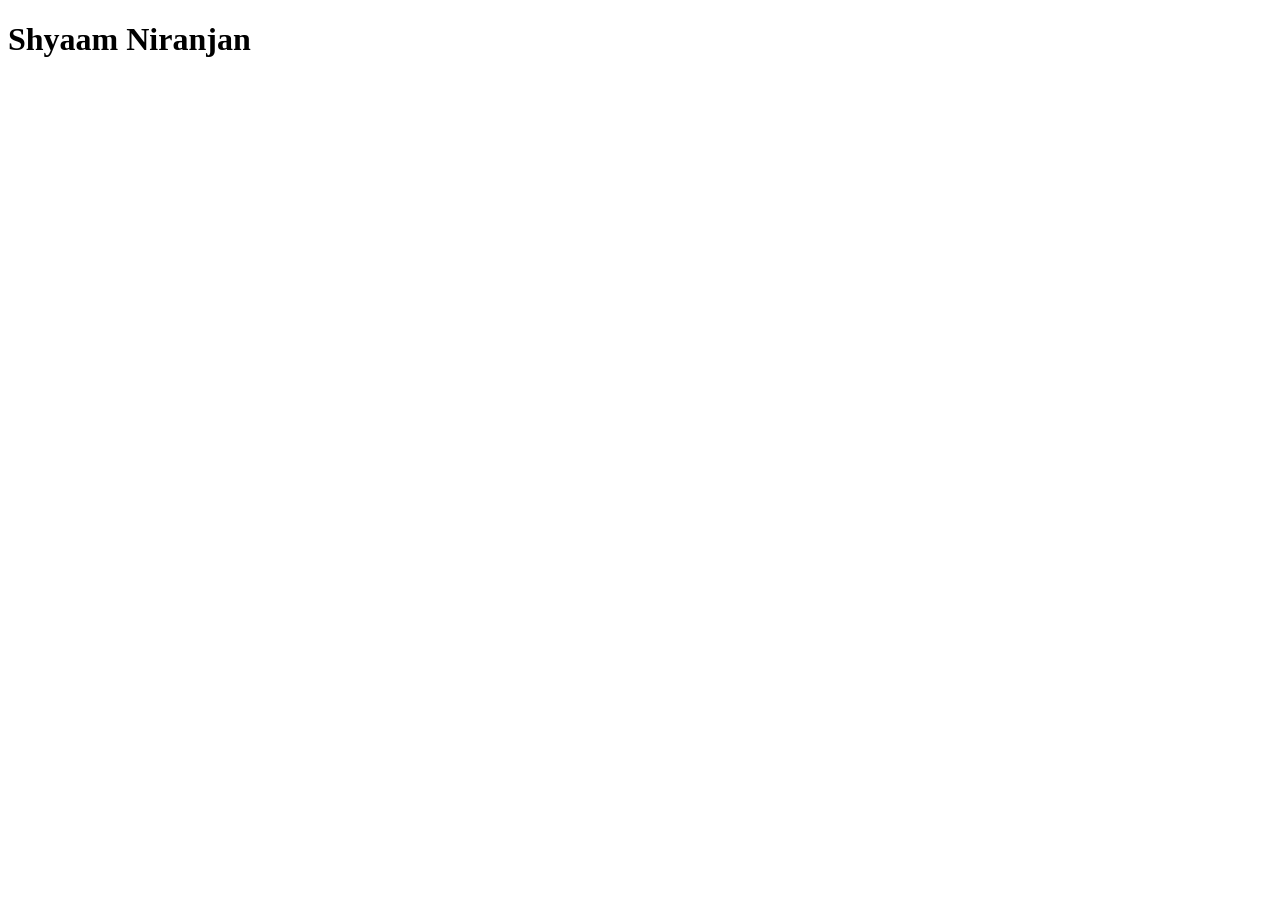
==== index.html @ 79d7a4e2 "add index file" ====
<!DOCTYPE html>
<html lang="en">
<head>
    <meta charset="UTF-8">
    <meta name="viewport" content="width=device-width, initial-scale=1.0">
    <title>Document</title>
</head>
<body>
    <h1>Shyaam Niranjan</h1>
</body>
</html>
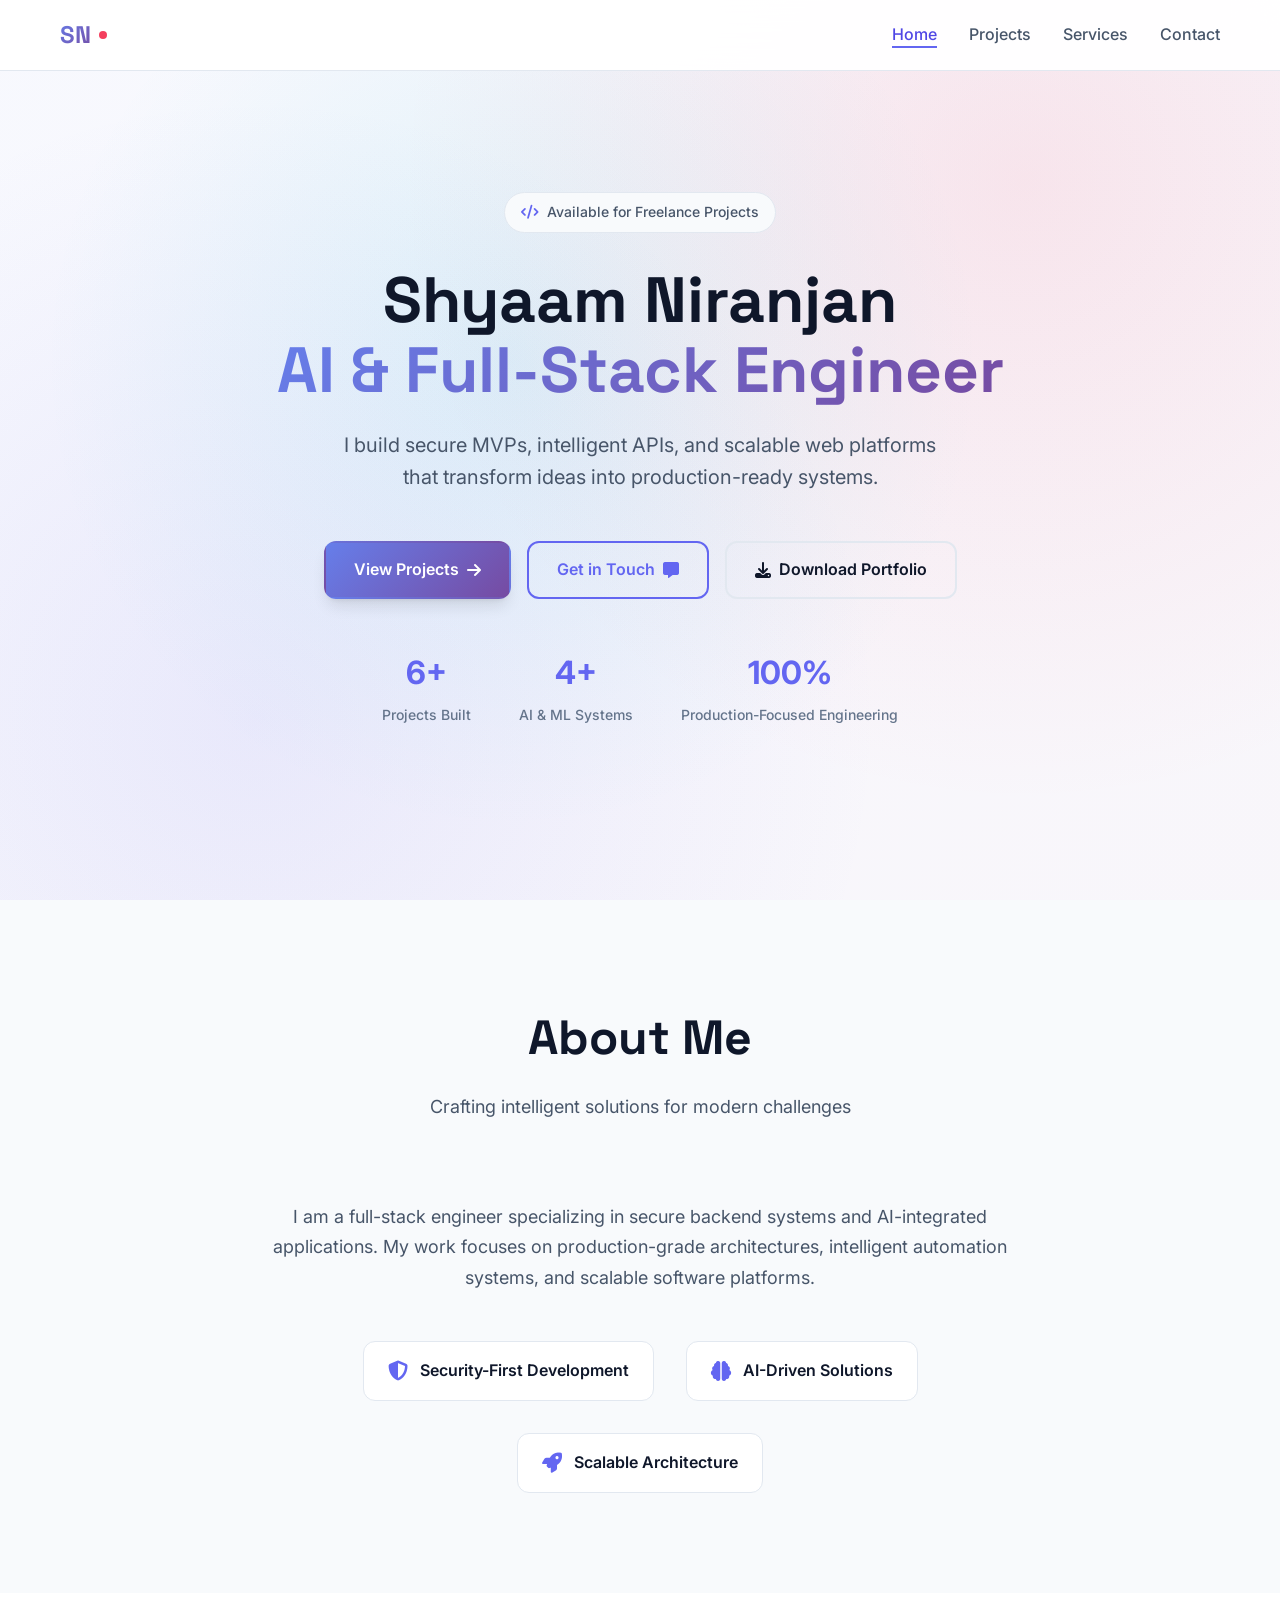
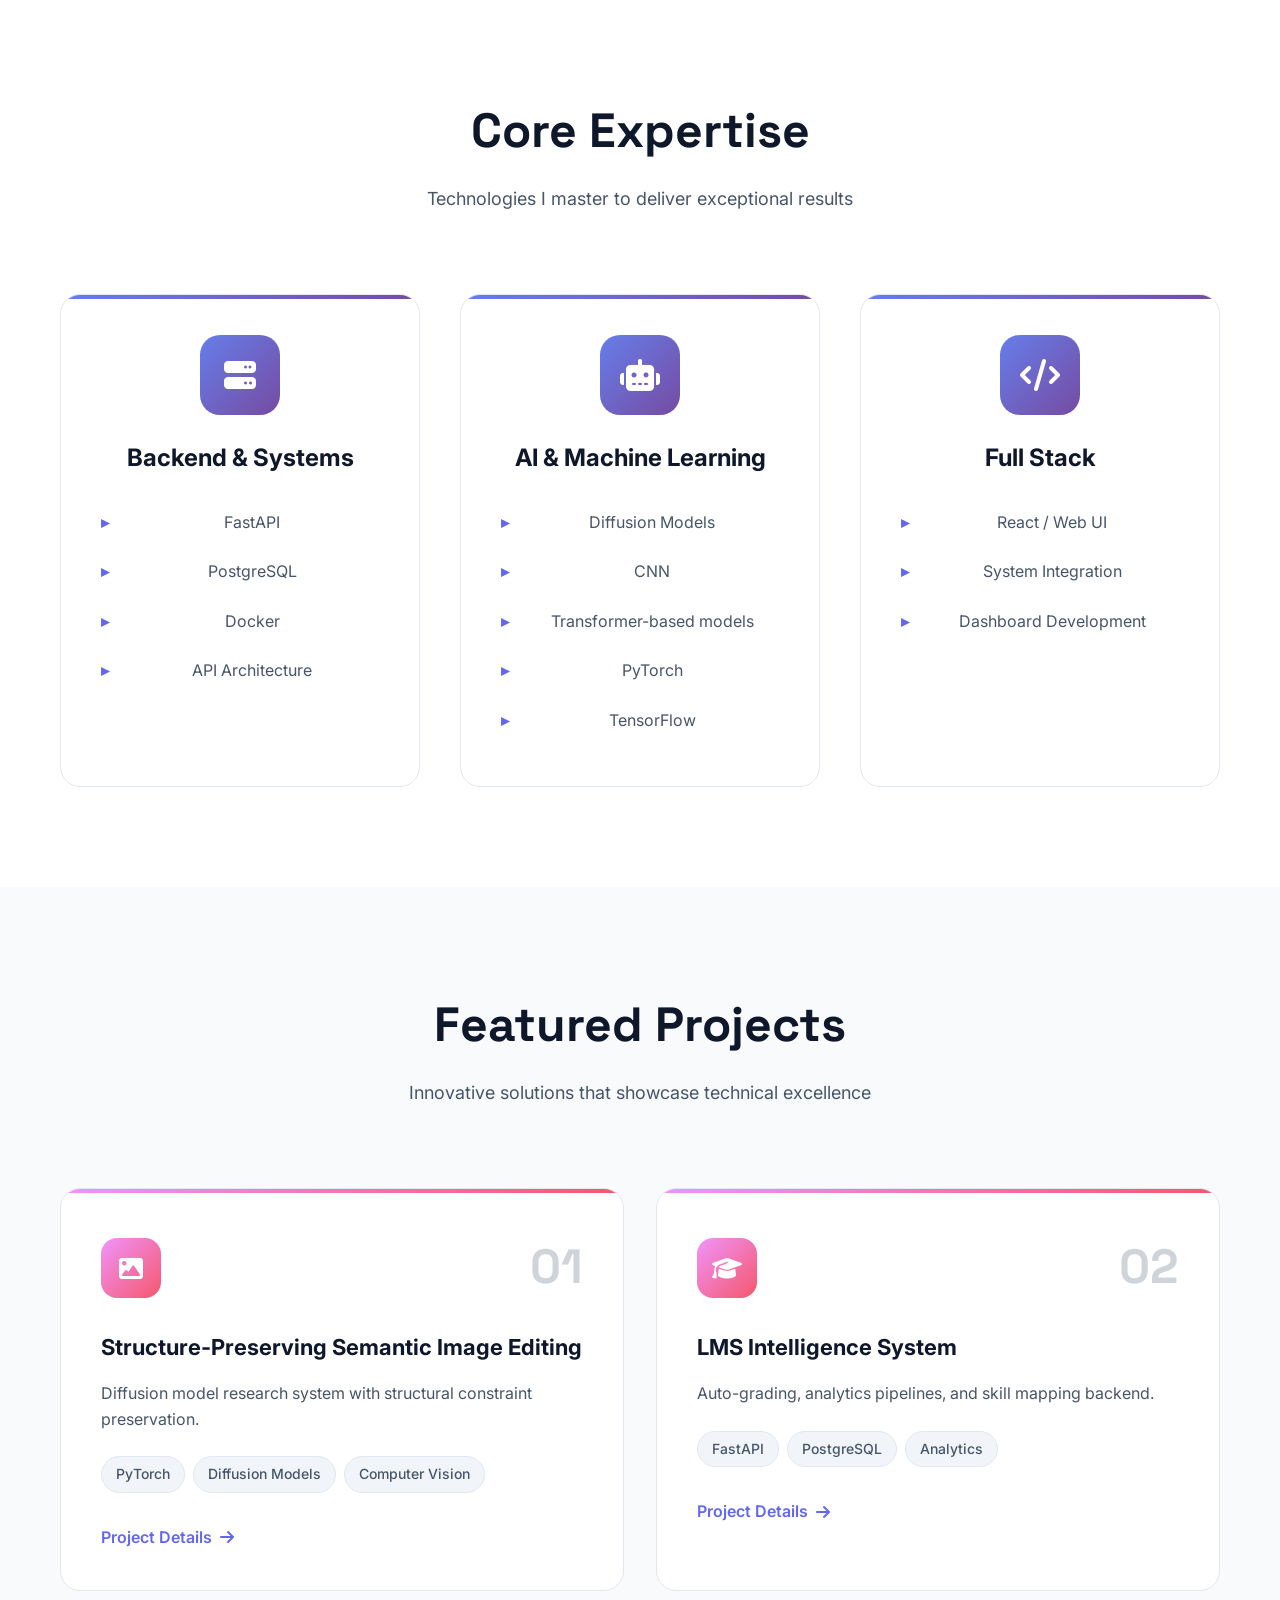
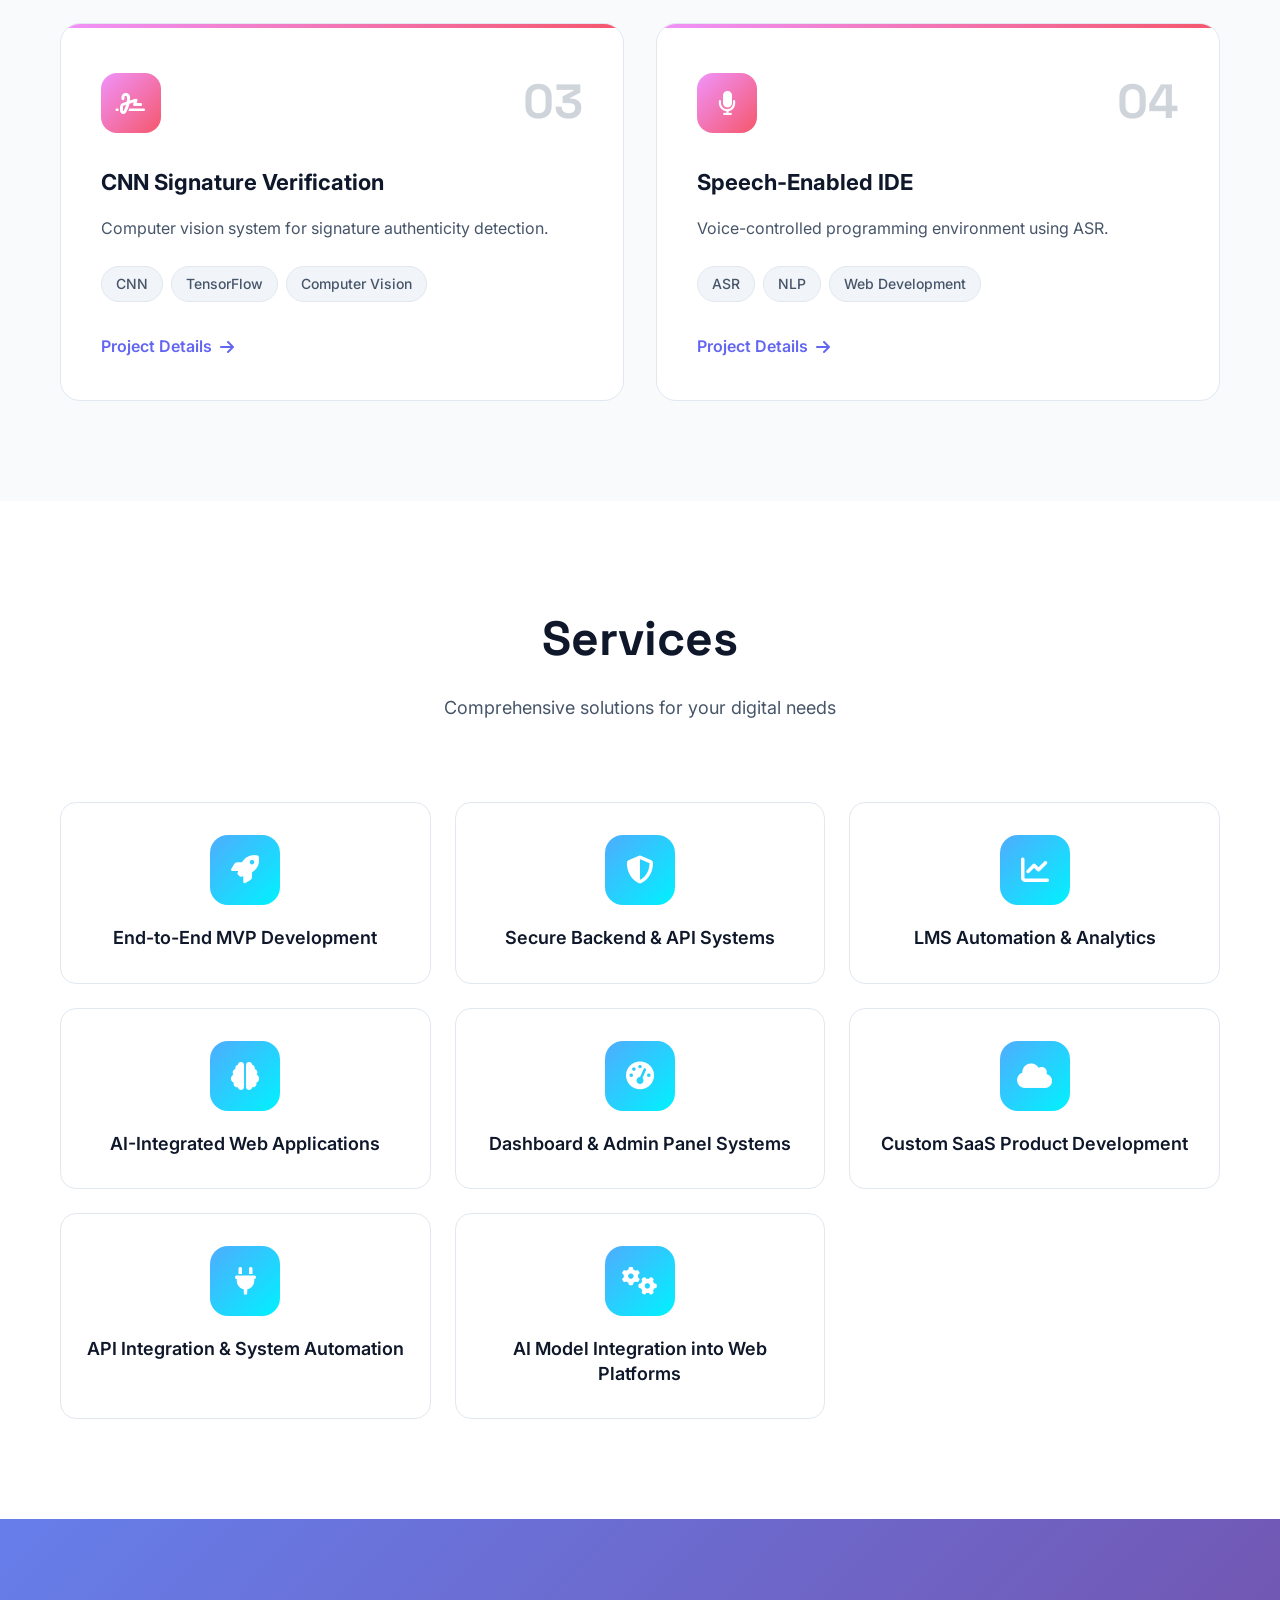
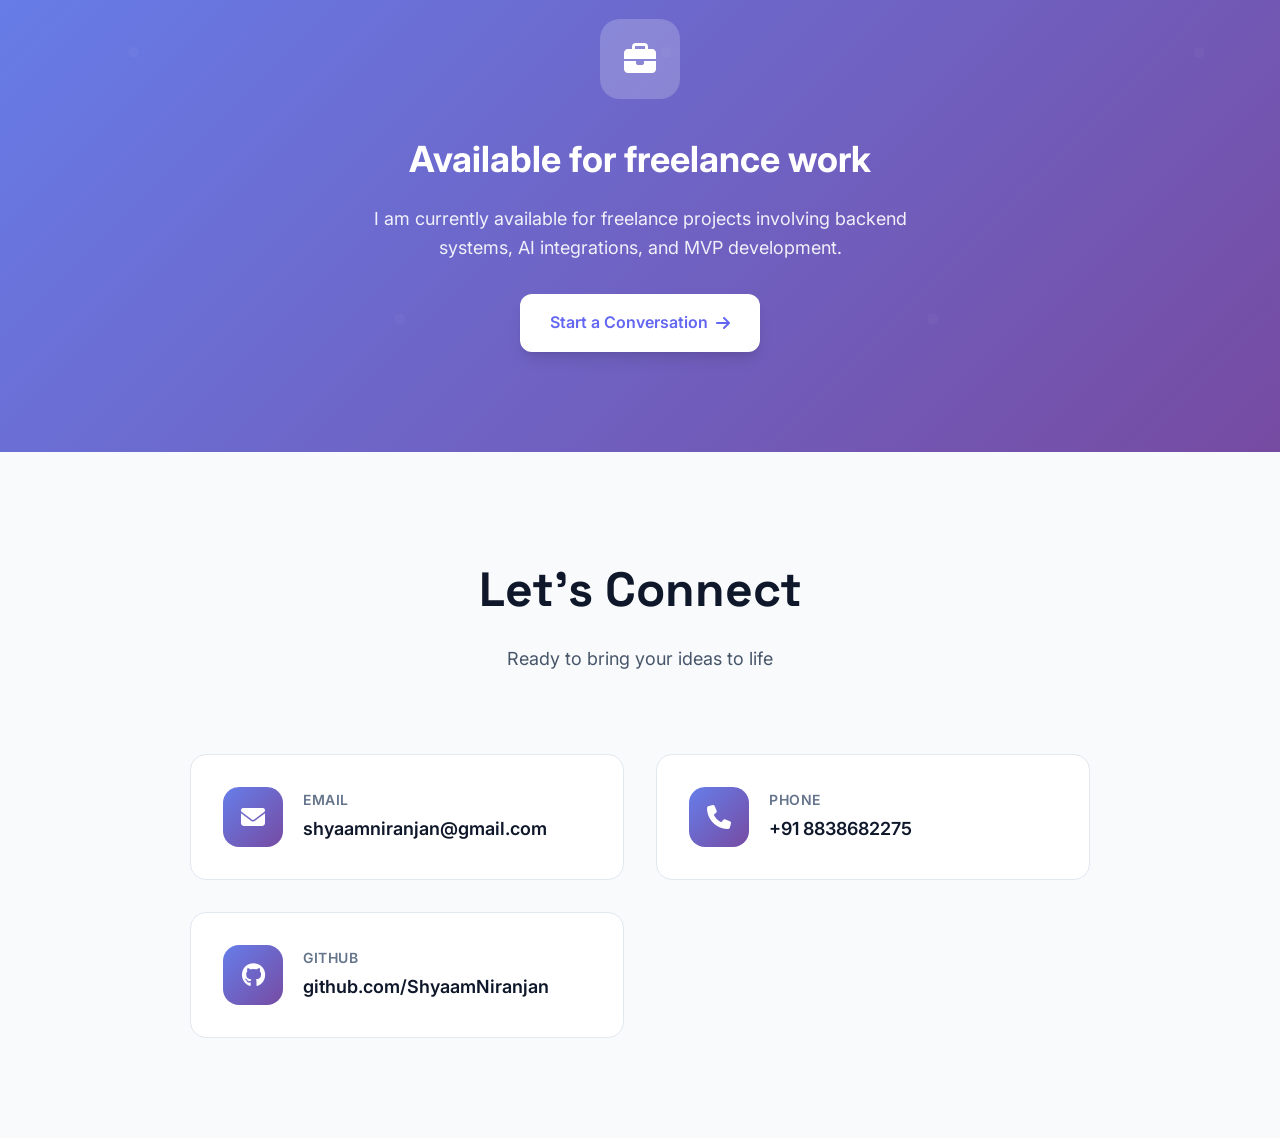
==== commit 22e3e282: "Created the Portfolio Website" ====
--- a/index.html
+++ b/index.html
@@ -3,9 +3,366 @@
 <head>
     <meta charset="UTF-8">
     <meta name="viewport" content="width=device-width, initial-scale=1.0">
-    <title>Document</title>
+    <title>Shyaam Niranjan - AI & Full-Stack Systems Engineer</title>
+    <link rel="stylesheet" href="styles.css">
+    <link rel="preconnect" href="https://fonts.googleapis.com">
+    <link rel="preconnect" href="https://fonts.gstatic.com" crossorigin>
+    <link href="https://fonts.googleapis.com/css2?family=Inter:wght@300;400;500;600;700;800;900&display=swap" rel="stylesheet">
+    <link href="https://fonts.googleapis.com/css2?family=Space+Grotesk:wght@300;400;500;600;700&display=swap" rel="stylesheet">
+    <link rel="stylesheet" href="https://cdnjs.cloudflare.com/ajax/libs/font-awesome/6.4.0/css/all.min.css">
 </head>
 <body>
-    <h1>Shyaam Niranjan</h1>
+    <!-- Navigation -->
+    <nav class="navbar">
+        <div class="nav-container">
+            <a href="#home" class="nav-logo">
+                <span class="logo-text">SN</span>
+                <span class="logo-dot"></span>
+            </a>
+            <ul class="nav-menu">
+                <li><a href="#home" class="nav-link">Home</a></li>
+                <li><a href="#projects" class="nav-link">Projects</a></li>
+                <li><a href="#services" class="nav-link">Services</a></li>
+                <li><a href="#contact" class="nav-link">Contact</a></li>
+            </ul>
+            <div class="nav-toggle">
+                <span></span>
+                <span></span>
+                <span></span>
+            </div>
+        </div>
+    </nav>
+
+    <!-- Hero Section -->
+    <section id="home" class="hero">
+        <div class="hero-bg">
+            <div class="hero-gradient"></div>
+            <div class="hero-pattern"></div>
+        </div>
+        <div class="container">
+            <div class="hero-content">
+                <div class="hero-badge">
+                    <i class="fas fa-code"></i>
+                    <span>Available for Freelance Projects</span>
+                </div>
+                <h1 class="hero-title">
+                    <span class="title-line">Shyaam Niranjan</span>
+                    <span class="title-gradient">AI & Full-Stack Engineer</span>
+                </h1>
+                <p class="hero-description">I build secure MVPs, intelligent APIs, and scalable web platforms that transform ideas into production-ready systems.</p>
+                <div class="hero-buttons">
+                    <a href="#projects" class="btn btn-primary">
+                        <span>View Projects</span>
+                        <i class="fas fa-arrow-right"></i>
+                    </a>
+                    <a href="#contact" class="btn btn-secondary">
+                        <span>Get in Touch</span>
+                        <i class="fas fa-message"></i>
+                    </a>
+                    <a href="ShyaamNiranjan_Portfolio.pdf" download class="btn btn-outline">
+                        <i class="fas fa-download"></i>
+                        <span>Download Portfolio</span>
+                    </a>
+                </div>
+                <div class="hero-stats">
+                    <div class="stat-item">
+                        <span class="stat-number">6+</span>
+                        <span class="stat-label">Projects Built</span>
+                    </div>
+                    <div class="stat-item">
+                        <span class="stat-number">4+</span>
+                        <span class="stat-label">AI & ML Systems</span>
+                    </div>
+                    <div class="stat-item">
+                        <span class="stat-number">100%</span>
+                        <span class="stat-label">Production-Focused Engineering</span>
+                    </div>
+                </div>
+            </div>
+        </div>
+    </section>
+
+    <!-- About Section -->
+    <section id="about" class="about">
+        <div class="container">
+            <div class="section-header">
+                <h2 class="section-title">About Me</h2>
+                <p class="section-subtitle">Crafting intelligent solutions for modern challenges</p>
+            </div>
+            <div class="about-content">
+                <div class="about-text">
+                    <p>I am a full-stack engineer specializing in secure backend systems and AI-integrated applications. My work focuses on production-grade architectures, intelligent automation systems, and scalable software platforms.</p>
+                    <div class="about-highlights">
+                        <div class="highlight-item">
+                            <i class="fas fa-shield-alt"></i>
+                            <span>Security-First Development</span>
+                        </div>
+                        <div class="highlight-item">
+                            <i class="fas fa-brain"></i>
+                            <span>AI-Driven Solutions</span>
+                        </div>
+                        <div class="highlight-item">
+                            <i class="fas fa-rocket"></i>
+                            <span>Scalable Architecture</span>
+                        </div>
+                    </div>
+                </div>
+            </div>
+        </div>
+    </section>
+
+    <!-- Core Expertise Section -->
+    <section id="expertise" class="expertise">
+        <div class="container">
+            <div class="section-header">
+                <h2 class="section-title">Core Expertise</h2>
+                <p class="section-subtitle">Technologies I master to deliver exceptional results</p>
+            </div>
+            <div class="expertise-grid">
+                <div class="expertise-category">
+                    <div class="expertise-icon">
+                        <i class="fas fa-server"></i>
+                    </div>
+                    <h3>Backend & Systems</h3>
+                    <ul>
+                        <li>FastAPI</li>
+                        <li>PostgreSQL</li>
+                        <li>Docker</li>
+                        <li>API Architecture</li>
+                    </ul>
+                </div>
+                <div class="expertise-category">
+                    <div class="expertise-icon">
+                        <i class="fas fa-robot"></i>
+                    </div>
+                    <h3>AI & Machine Learning</h3>
+                    <ul>
+                        <li>Diffusion Models</li>
+                        <li>CNN</li>
+                        <li>Transformer-based models</li>
+                        <li>PyTorch</li>
+                        <li>TensorFlow</li>
+                    </ul>
+                </div>
+                <div class="expertise-category">
+                    <div class="expertise-icon">
+                        <i class="fas fa-code"></i>
+                    </div>
+                    <h3>Full Stack</h3>
+                    <ul>
+                        <li>React / Web UI</li>
+                        <li>System Integration</li>
+                        <li>Dashboard Development</li>
+                    </ul>
+                </div>
+            </div>
+        </div>
+    </section>
+
+    <!-- Featured Projects Section -->
+    <section id="projects" class="projects">
+        <div class="container">
+            <div class="section-header">
+                <h2 class="section-title">Featured Projects</h2>
+                <p class="section-subtitle">Innovative solutions that showcase technical excellence</p>
+            </div>
+            <div class="projects-grid">
+                <div class="project-card">
+                    <div class="project-header">
+                        <div class="project-icon">
+                            <i class="fas fa-image"></i>
+                        </div>
+                        <div class="project-number">01</div>
+                    </div>
+                    <h3>Structure-Preserving Semantic Image Editing</h3>
+                    <p>Diffusion model research system with structural constraint preservation.</p>
+                    <div class="project-tech">
+                        <span class="tech-tag">PyTorch</span>
+                        <span class="tech-tag">Diffusion Models</span>
+                        <span class="tech-tag">Computer Vision</span>
+                    </div>
+                    <a href="projects/structure-preserving-image-editing.html" class="project-link">
+                        <span>Project Details</span>
+                        <i class="fas fa-arrow-right"></i>
+                    </a>
+                </div>
+                <div class="project-card">
+                    <div class="project-header">
+                        <div class="project-icon">
+                            <i class="fas fa-graduation-cap"></i>
+                        </div>
+                        <div class="project-number">02</div>
+                    </div>
+                    <h3>LMS Intelligence System</h3>
+                    <p>Auto-grading, analytics pipelines, and skill mapping backend.</p>
+                    <div class="project-tech">
+                        <span class="tech-tag">FastAPI</span>
+                        <span class="tech-tag">PostgreSQL</span>
+                        <span class="tech-tag">Analytics</span>
+                    </div>
+                    <a href="projects/lms-intelligence-system.html" class="project-link">
+                        <span>Project Details</span>
+                        <i class="fas fa-arrow-right"></i>
+                    </a>
+                </div>
+                <div class="project-card">
+                    <div class="project-header">
+                        <div class="project-icon">
+                            <i class="fas fa-signature"></i>
+                        </div>
+                        <div class="project-number">03</div>
+                    </div>
+                    <h3>CNN Signature Verification</h3>
+                    <p>Computer vision system for signature authenticity detection.</p>
+                    <div class="project-tech">
+                        <span class="tech-tag">CNN</span>
+                        <span class="tech-tag">TensorFlow</span>
+                        <span class="tech-tag">Computer Vision</span>
+                    </div>
+                    <a href="projects/cnn-signature-verification.html" class="project-link">
+                        <span>Project Details</span>
+                        <i class="fas fa-arrow-right"></i>
+                    </a>
+                </div>
+                <div class="project-card">
+                    <div class="project-header">
+                        <div class="project-icon">
+                            <i class="fas fa-microphone"></i>
+                        </div>
+                        <div class="project-number">04</div>
+                    </div>
+                    <h3>Speech-Enabled IDE</h3>
+                    <p>Voice-controlled programming environment using ASR.</p>
+                    <div class="project-tech">
+                        <span class="tech-tag">ASR</span>
+                        <span class="tech-tag">NLP</span>
+                        <span class="tech-tag">Web Development</span>
+                    </div>
+                    <a href="projects/speech-enabled-ide.html" class="project-link">
+                        <span>Project Details</span>
+                        <i class="fas fa-arrow-right"></i>
+                    </a>
+                </div>
+            </div>
+        </div>
+    </section>
+
+    <!-- Services Section -->
+    <section id="services" class="services">
+        <div class="container">
+            <div class="section-header">
+                <h2 class="section-title">Services</h2>
+                <p class="section-subtitle">Comprehensive solutions for your digital needs</p>
+            </div>
+            <div class="services-grid">
+                <div class="service-item">
+                    <div class="service-icon">
+                        <i class="fas fa-rocket"></i>
+                    </div>
+                    <h3>End-to-End MVP Development</h3>
+                </div>
+                <div class="service-item">
+                    <div class="service-icon">
+                        <i class="fas fa-shield-alt"></i>
+                    </div>
+                    <h3>Secure Backend & API Systems</h3>
+                </div>
+                <div class="service-item">
+                    <div class="service-icon">
+                        <i class="fas fa-chart-line"></i>
+                    </div>
+                    <h3>LMS Automation & Analytics</h3>
+                </div>
+                <div class="service-item">
+                    <div class="service-icon">
+                        <i class="fas fa-brain"></i>
+                    </div>
+                    <h3>AI-Integrated Web Applications</h3>
+                </div>
+                <div class="service-item">
+                    <div class="service-icon">
+                        <i class="fas fa-tachometer-alt"></i>
+                    </div>
+                    <h3>Dashboard & Admin Panel Systems</h3>
+                </div>
+                <div class="service-item">
+                    <div class="service-icon">
+                        <i class="fas fa-cloud"></i>
+                    </div>
+                    <h3>Custom SaaS Product Development</h3>
+                </div>
+                <div class="service-item">
+                    <div class="service-icon">
+                        <i class="fas fa-plug"></i>
+                    </div>
+                    <h3>API Integration & System Automation</h3>
+                </div>
+                <div class="service-item">
+                    <div class="service-icon">
+                        <i class="fas fa-cogs"></i>
+                    </div>
+                    <h3>AI Model Integration into Web Platforms</h3>
+                </div>
+            </div>
+        </div>
+    </section>
+
+    <!-- Available for Work Section -->
+    <section class="available">
+        <div class="container">
+            <div class="available-content">
+                <div class="available-icon">
+                    <i class="fas fa-briefcase"></i>
+                </div>
+                <h3>Available for freelance work</h3>
+                <p>I am currently available for freelance projects involving backend systems, AI integrations, and MVP development.</p>
+                <a href="#contact" class="btn btn-primary">
+                    <span>Start a Conversation</span>
+                    <i class="fas fa-arrow-right"></i>
+                </a>
+            </div>
+        </div>
+    </section>
+
+    <!-- Contact Section -->
+    <section id="contact" class="contact">
+        <div class="container">
+            <div class="section-header">
+                <h2 class="section-title">Let's Connect</h2>
+                <p class="section-subtitle">Ready to bring your ideas to life</p>
+            </div>
+            <div class="contact-info">
+                <div class="contact-item">
+                    <div class="contact-icon">
+                        <i class="fas fa-envelope"></i>
+                    </div>
+                    <div class="contact-details">
+                        <strong>Email</strong>
+                        <a href="mailto:shyaamniranjan@gmail.com">shyaamniranjan@gmail.com</a>
+                    </div>
+                </div>
+                <div class="contact-item">
+                    <div class="contact-icon">
+                        <i class="fas fa-phone"></i>
+                    </div>
+                    <div class="contact-details">
+                        <strong>Phone</strong>
+                        <a href="tel:+918838682275">+91 8838682275</a>
+                    </div>
+                </div>
+                <div class="contact-item">
+                    <div class="contact-icon">
+                        <i class="fab fa-github"></i>
+                    </div>
+                    <div class="contact-details">
+                        <strong>GitHub</strong>
+                        <a href="https://github.com/ShyaamNiranjan" target="_blank">github.com/ShyaamNiranjan</a>
+                    </div>
+                </div>
+            </div>
+        </div>
+    </section>
+
+    <script src="script.js"></script>
 </body>
-</html>+</html>
--- a/styles.css
+++ b/styles.css
@@ -0,0 +1,1415 @@
+/* Reset and Base Styles */
+* {
+    margin: 0;
+    padding: 0;
+    box-sizing: border-box;
+}
+
+:root {
+    --primary-color: #6366f1;
+    --primary-dark: #4f46e5;
+    --primary-light: #818cf8;
+    --secondary-color: #f43f5e;
+    --accent-color: #06b6d4;
+    --text-primary: #0f172a;
+    --text-secondary: #475569;
+    --text-muted: #64748b;
+    --bg-primary: #ffffff;
+    --bg-secondary: #f8fafc;
+    --bg-tertiary: #f1f5f9;
+    --border-color: #e2e8f0;
+    --gradient-1: linear-gradient(135deg, #667eea 0%, #764ba2 100%);
+    --gradient-2: linear-gradient(135deg, #f093fb 0%, #f5576c 100%);
+    --gradient-3: linear-gradient(135deg, #4facfe 0%, #00f2fe 100%);
+    --shadow-sm: 0 1px 2px 0 rgb(0 0 0 / 0.05);
+    --shadow-md: 0 4px 6px -1px rgb(0 0 0 / 0.1), 0 2px 4px -2px rgb(0 0 0 / 0.1);
+    --shadow-lg: 0 10px 15px -3px rgb(0 0 0 / 0.1), 0 4px 6px -4px rgb(0 0 0 / 0.1);
+    --shadow-xl: 0 20px 25px -5px rgb(0 0 0 / 0.1), 0 8px 10px -6px rgb(0 0 0 / 0.1);
+}
+
+body {
+    font-family: 'Inter', -apple-system, BlinkMacSystemFont, 'Segoe UI', Roboto, sans-serif;
+    line-height: 1.6;
+    color: var(--text-primary);
+    background-color: var(--bg-primary);
+    overflow-x: hidden;
+}
+
+.container {
+    max-width: 1200px;
+    margin: 0 auto;
+    padding: 0 20px;
+}
+
+/* Navigation */
+.navbar {
+    position: fixed;
+    top: 0;
+    width: 100%;
+    background: rgba(255, 255, 255, 0.95);
+    backdrop-filter: blur(20px);
+    border-bottom: 1px solid var(--border-color);
+    z-index: 1000;
+    padding: 16px 0;
+    transition: all 0.3s ease;
+}
+
+.nav-container {
+    max-width: 1200px;
+    margin: 0 auto;
+    padding: 0 20px;
+    display: flex;
+    justify-content: space-between;
+    align-items: center;
+}
+
+.nav-logo {
+    font-family: 'Space Grotesk', sans-serif;
+    font-size: 24px;
+    font-weight: 700;
+    color: var(--text-primary);
+    text-decoration: none;
+    display: flex;
+    align-items: center;
+    gap: 8px;
+    transition: all 0.3s ease;
+}
+
+.logo-text {
+    background: var(--gradient-1);
+    -webkit-background-clip: text;
+    -webkit-text-fill-color: transparent;
+    background-clip: text;
+}
+
+.logo-dot {
+    width: 8px;
+    height: 8px;
+    background: var(--secondary-color);
+    border-radius: 50%;
+    animation: pulse 2s infinite;
+}
+
+@keyframes pulse {
+    0%, 100% { transform: scale(1); opacity: 1; }
+    50% { transform: scale(1.2); opacity: 0.8; }
+}
+
+.nav-menu {
+    display: flex;
+    list-style: none;
+    gap: 32px;
+}
+
+.nav-link {
+    color: var(--text-secondary);
+    text-decoration: none;
+    font-weight: 500;
+    transition: all 0.3s ease;
+    position: relative;
+}
+
+.nav-link::after {
+    content: '';
+    position: absolute;
+    bottom: -4px;
+    left: 0;
+    width: 0;
+    height: 2px;
+    background: var(--primary-color);
+    transition: width 0.3s ease;
+}
+
+.nav-link:hover::after,
+.nav-link.active::after {
+    width: 100%;
+}
+
+.nav-link:hover,
+.nav-link.active {
+    color: var(--primary-color);
+}
+
+.nav-toggle {
+    display: none;
+    flex-direction: column;
+    cursor: pointer;
+}
+
+.nav-toggle span {
+    width: 25px;
+    height: 3px;
+    background: var(--text-primary);
+    margin: 3px 0;
+    transition: 0.3s;
+    border-radius: 3px;
+}
+
+/* Hero Section */
+.hero {
+    min-height: 100vh;
+    display: flex;
+    align-items: center;
+    padding: 80px 0 60px;
+    position: relative;
+    overflow: hidden;
+}
+
+.hero-bg {
+    position: absolute;
+    top: 0;
+    left: 0;
+    right: 0;
+    bottom: 0;
+    z-index: -1;
+}
+
+.hero-gradient {
+    position: absolute;
+    top: 0;
+    left: 0;
+    right: 0;
+    bottom: 0;
+    background: linear-gradient(135deg, #667eea 0%, #764ba2 100%);
+    opacity: 0.05;
+}
+
+.hero-pattern {
+    position: absolute;
+    top: 0;
+    left: 0;
+    right: 0;
+    bottom: 0;
+    background-image: 
+        radial-gradient(circle at 20% 80%, rgba(99, 102, 241, 0.1) 0%, transparent 50%),
+        radial-gradient(circle at 80% 20%, rgba(244, 63, 94, 0.1) 0%, transparent 50%),
+        radial-gradient(circle at 40% 40%, rgba(6, 182, 212, 0.1) 0%, transparent 50%);
+}
+
+.hero-content {
+    text-align: center;
+    max-width: 900px;
+    margin: 0 auto;
+}
+
+.hero-badge {
+    display: inline-flex;
+    align-items: center;
+    gap: 8px;
+    background: var(--bg-secondary);
+    border: 1px solid var(--border-color);
+    border-radius: 50px;
+    padding: 8px 16px;
+    margin-bottom: 32px;
+    font-size: 14px;
+    font-weight: 500;
+    color: var(--text-secondary);
+    animation: fadeInUp 0.8s ease;
+}
+
+.hero-badge i {
+    color: var(--primary-color);
+}
+
+.hero-title {
+    font-family: 'Space Grotesk', sans-serif;
+    font-size: 64px;
+    font-weight: 800;
+    margin-bottom: 24px;
+    line-height: 1.1;
+    animation: fadeInUp 0.8s ease 0.2s both;
+}
+
+.title-line {
+    display: block;
+    color: var(--text-primary);
+}
+
+.title-gradient {
+    display: block;
+    background: var(--gradient-1);
+    -webkit-background-clip: text;
+    -webkit-text-fill-color: transparent;
+    background-clip: text;
+}
+
+.hero-description {
+    font-size: 20px;
+    color: var(--text-secondary);
+    margin-bottom: 48px;
+    line-height: 1.6;
+    max-width: 600px;
+    margin-left: auto;
+    margin-right: auto;
+    animation: fadeInUp 0.8s ease 0.4s both;
+}
+
+.hero-buttons {
+    display: flex;
+    gap: 16px;
+    justify-content: center;
+    flex-wrap: wrap;
+    margin-bottom: 48px;
+    animation: fadeInUp 0.8s ease 0.6s both;
+}
+
+.btn {
+    padding: 14px 28px;
+    border-radius: 12px;
+    text-decoration: none;
+    font-weight: 600;
+    transition: all 0.3s ease;
+    display: inline-flex;
+    align-items: center;
+    gap: 8px;
+    border: 2px solid transparent;
+    font-size: 16px;
+    position: relative;
+    overflow: hidden;
+}
+
+.btn::before {
+    content: '';
+    position: absolute;
+    top: 0;
+    left: -100%;
+    width: 100%;
+    height: 100%;
+    background: linear-gradient(90deg, transparent, rgba(255, 255, 255, 0.2), transparent);
+    transition: left 0.5s ease;
+}
+
+.btn:hover::before {
+    left: 100%;
+}
+
+.btn-primary {
+    background: var(--gradient-1);
+    color: white;
+    box-shadow: var(--shadow-lg);
+}
+
+.btn-primary:hover {
+    transform: translateY(-2px);
+    box-shadow: var(--shadow-xl);
+}
+
+.btn-secondary {
+    background: transparent;
+    color: var(--primary-color);
+    border-color: var(--primary-color);
+}
+
+.btn-secondary:hover {
+    background: var(--primary-color);
+    color: white;
+    transform: translateY(-2px);
+}
+
+.btn-outline {
+    background: transparent;
+    color: var(--text-primary);
+    border-color: var(--border-color);
+}
+
+.btn-outline:hover {
+    border-color: var(--text-primary);
+    background: var(--bg-secondary);
+    transform: translateY(-2px);
+}
+
+.hero-stats {
+    display: flex;
+    gap: 48px;
+    justify-content: center;
+    animation: fadeInUp 0.8s ease 0.8s both;
+}
+
+.stat-item {
+    text-align: center;
+}
+
+.stat-number {
+    display: block;
+    font-size: 32px;
+    font-weight: 700;
+    color: var(--primary-color);
+    margin-bottom: 4px;
+}
+
+.stat-label {
+    font-size: 14px;
+    color: var(--text-muted);
+    font-weight: 500;
+}
+
+/* Section Styles */
+section {
+    padding: 100px 0;
+}
+
+.section-header {
+    text-align: center;
+    margin-bottom: 80px;
+}
+
+.section-title {
+    font-family: 'Space Grotesk', sans-serif;
+    font-size: 48px;
+    font-weight: 700;
+    margin-bottom: 16px;
+    color: var(--text-primary);
+}
+
+.section-subtitle {
+    font-size: 18px;
+    color: var(--text-secondary);
+    max-width: 600px;
+    margin: 0 auto;
+}
+
+/* About Section */
+.about {
+    background: var(--bg-secondary);
+}
+
+.about-content {
+    max-width: 800px;
+    margin: 0 auto;
+    text-align: center;
+}
+
+.about-text p {
+    font-size: 18px;
+    color: var(--text-secondary);
+    line-height: 1.7;
+    margin-bottom: 48px;
+}
+
+.about-highlights {
+    display: flex;
+    gap: 32px;
+    justify-content: center;
+    flex-wrap: wrap;
+}
+
+.highlight-item {
+    display: flex;
+    align-items: center;
+    gap: 12px;
+    padding: 16px 24px;
+    background: var(--bg-primary);
+    border-radius: 12px;
+    border: 1px solid var(--border-color);
+    transition: all 0.3s ease;
+}
+
+.highlight-item:hover {
+    transform: translateY(-2px);
+    box-shadow: var(--shadow-md);
+    border-color: var(--primary-color);
+}
+
+.highlight-item i {
+    color: var(--primary-color);
+    font-size: 20px;
+}
+
+.highlight-item span {
+    font-weight: 600;
+    color: var(--text-primary);
+}
+
+/* Expertise Section */
+.expertise-grid {
+    display: grid;
+    grid-template-columns: repeat(auto-fit, minmax(320px, 1fr));
+    gap: 40px;
+    margin-top: 60px;
+}
+
+.expertise-category {
+    background: var(--bg-primary);
+    border-radius: 20px;
+    padding: 40px;
+    border: 1px solid var(--border-color);
+    text-align: center;
+    transition: all 0.3s ease;
+    position: relative;
+    overflow: hidden;
+}
+
+.expertise-category::before {
+    content: '';
+    position: absolute;
+    top: 0;
+    left: 0;
+    right: 0;
+    height: 4px;
+    background: var(--gradient-1);
+}
+
+.expertise-category:hover {
+    transform: translateY(-8px);
+    box-shadow: var(--shadow-xl);
+}
+
+.expertise-icon {
+    width: 80px;
+    height: 80px;
+    background: var(--gradient-1);
+    border-radius: 20px;
+    display: flex;
+    align-items: center;
+    justify-content: center;
+    margin: 0 auto 24px;
+    font-size: 32px;
+    color: white;
+}
+
+.expertise-category h3 {
+    font-size: 24px;
+    font-weight: 700;
+    margin-bottom: 20px;
+    color: var(--text-primary);
+}
+
+.expertise-category ul {
+    list-style: none;
+}
+
+.expertise-category li {
+    padding: 12px 0;
+    color: var(--text-secondary);
+    position: relative;
+    padding-left: 24px;
+    transition: color 0.3s ease;
+}
+
+.expertise-category li:hover {
+    color: var(--primary-color);
+}
+
+.expertise-category li::before {
+    content: "▸";
+    position: absolute;
+    left: 0;
+    color: var(--primary-color);
+    font-weight: bold;
+}
+
+/* Projects Section */
+.projects {
+    background: var(--bg-secondary);
+}
+
+.projects-grid {
+    display: grid;
+    grid-template-columns: repeat(auto-fit, minmax(380px, 1fr));
+    gap: 32px;
+}
+
+.project-card {
+    background: var(--bg-primary);
+    border-radius: 20px;
+    padding: 40px;
+    border: 1px solid var(--border-color);
+    transition: all 0.3s ease;
+    position: relative;
+    overflow: hidden;
+}
+
+.project-card::before {
+    content: '';
+    position: absolute;
+    top: 0;
+    left: 0;
+    right: 0;
+    height: 4px;
+    background: var(--gradient-2);
+}
+
+.project-card:hover {
+    transform: translateY(-8px);
+    box-shadow: var(--shadow-xl);
+}
+
+.project-header {
+    display: flex;
+    align-items: center;
+    justify-content: space-between;
+    margin-bottom: 24px;
+}
+
+.project-icon {
+    width: 60px;
+    height: 60px;
+    background: var(--gradient-2);
+    border-radius: 16px;
+    display: flex;
+    align-items: center;
+    justify-content: center;
+    font-size: 24px;
+    color: white;
+}
+
+.project-number {
+    font-size: 48px;
+    font-weight: 800;
+    color: var(--text-muted);
+    opacity: 0.3;
+    font-family: 'Space Grotesk', sans-serif;
+}
+
+.project-card h3 {
+    font-size: 22px;
+    font-weight: 700;
+    margin-bottom: 16px;
+    color: var(--text-primary);
+}
+
+.project-card p {
+    color: var(--text-secondary);
+    margin-bottom: 24px;
+    line-height: 1.6;
+}
+
+.project-tech {
+    display: flex;
+    flex-wrap: wrap;
+    gap: 8px;
+    margin-bottom: 32px;
+}
+
+.tech-tag {
+    background: var(--bg-tertiary);
+    color: var(--text-secondary);
+    padding: 6px 14px;
+    border-radius: 20px;
+    font-size: 14px;
+    font-weight: 500;
+    border: 1px solid var(--border-color);
+    transition: all 0.3s ease;
+}
+
+.tech-tag:hover {
+    background: var(--primary-color);
+    color: white;
+    border-color: var(--primary-color);
+}
+
+.project-link {
+    color: var(--primary-color);
+    text-decoration: none;
+    font-weight: 600;
+    display: inline-flex;
+    align-items: center;
+    gap: 8px;
+    transition: all 0.3s ease;
+}
+
+.project-link:hover {
+    color: var(--primary-dark);
+    transform: translateX(4px);
+}
+
+/* Services Section */
+.services-grid {
+    display: grid;
+    grid-template-columns: repeat(auto-fit, minmax(280px, 1fr));
+    gap: 24px;
+}
+
+.service-item {
+    background: var(--bg-primary);
+    border: 1px solid var(--border-color);
+    border-radius: 16px;
+    padding: 32px 24px;
+    text-align: center;
+    transition: all 0.3s ease;
+    position: relative;
+    overflow: hidden;
+}
+
+.service-item::before {
+    content: '';
+    position: absolute;
+    top: 0;
+    left: 0;
+    right: 0;
+    height: 3px;
+    background: var(--gradient-3);
+    transform: scaleX(0);
+    transition: transform 0.3s ease;
+}
+
+.service-item:hover::before {
+    transform: scaleX(1);
+}
+
+.service-item:hover {
+    transform: translateY(-4px);
+    box-shadow: var(--shadow-lg);
+    border-color: var(--accent-color);
+}
+
+.service-icon {
+    width: 70px;
+    height: 70px;
+    background: var(--gradient-3);
+    border-radius: 18px;
+    display: flex;
+    align-items: center;
+    justify-content: center;
+    margin: 0 auto 20px;
+    font-size: 28px;
+    color: white;
+}
+
+.service-item h3 {
+    font-size: 18px;
+    font-weight: 600;
+    color: var(--text-primary);
+    line-height: 1.4;
+}
+
+/* Available Section */
+.available {
+    background: var(--gradient-1);
+    color: white;
+    text-align: center;
+    position: relative;
+    overflow: hidden;
+}
+
+.available::before {
+    content: '';
+    position: absolute;
+    top: 0;
+    left: 0;
+    right: 0;
+    bottom: 0;
+    background: url('data:image/svg+xml,<svg xmlns="http://www.w3.org/2000/svg" viewBox="0 0 100 100"><defs><pattern id="grain" width="100" height="100" patternUnits="userSpaceOnUse"><circle cx="25" cy="25" r="1" fill="white" opacity="0.1"/><circle cx="75" cy="75" r="1" fill="white" opacity="0.1"/></pattern></defs><rect width="100" height="100" fill="url(%23grain)"/></svg>');
+    opacity: 0.3;
+}
+
+.available-content {
+    position: relative;
+    z-index: 1;
+    max-width: 600px;
+    margin: 0 auto;
+}
+
+.available-icon {
+    width: 80px;
+    height: 80px;
+    background: rgba(255, 255, 255, 0.2);
+    border-radius: 20px;
+    display: flex;
+    align-items: center;
+    justify-content: center;
+    margin: 0 auto 32px;
+    font-size: 32px;
+    color: white;
+}
+
+.available-content h3 {
+    font-size: 36px;
+    font-weight: 700;
+    margin-bottom: 16px;
+}
+
+.available-content p {
+    font-size: 18px;
+    opacity: 0.9;
+    margin-bottom: 32px;
+    line-height: 1.6;
+}
+
+.available .btn-primary {
+    background: white;
+    color: var(--primary-color);
+}
+
+.available .btn-primary:hover {
+    background: var(--bg-secondary);
+}
+
+/* Contact Section */
+.contact {
+    background: var(--bg-secondary);
+}
+
+.contact-info {
+    display: grid;
+    grid-template-columns: repeat(auto-fit, minmax(300px, 1fr));
+    gap: 32px;
+    max-width: 900px;
+    margin: 0 auto;
+}
+
+.contact-item {
+    background: var(--bg-primary);
+    border: 1px solid var(--border-color);
+    border-radius: 16px;
+    padding: 32px;
+    display: flex;
+    align-items: center;
+    gap: 20px;
+    transition: all 0.3s ease;
+}
+
+.contact-item:hover {
+    transform: translateY(-4px);
+    box-shadow: var(--shadow-lg);
+    border-color: var(--primary-color);
+}
+
+.contact-icon {
+    width: 60px;
+    height: 60px;
+    background: var(--gradient-1);
+    border-radius: 16px;
+    display: flex;
+    align-items: center;
+    justify-content: center;
+    font-size: 24px;
+    color: white;
+    flex-shrink: 0;
+}
+
+.contact-details strong {
+    display: block;
+    font-size: 14px;
+    font-weight: 600;
+    color: var(--text-muted);
+    margin-bottom: 4px;
+    text-transform: uppercase;
+    letter-spacing: 0.5px;
+}
+
+.contact-details a {
+    color: var(--text-primary);
+    text-decoration: none;
+    font-weight: 600;
+    font-size: 18px;
+    transition: color 0.3s ease;
+}
+
+.contact-details a:hover {
+    color: var(--primary-color);
+}
+
+/* Animations */
+@keyframes fadeInUp {
+    from {
+        opacity: 0;
+        transform: translateY(30px);
+    }
+    to {
+        opacity: 1;
+        transform: translateY(0);
+    }
+}
+
+/* Responsive Design */
+@media (max-width: 768px) {
+    .nav-menu {
+        position: fixed;
+        top: 70px;
+        right: -100%;
+        width: 100%;
+        height: calc(100vh - 70px);
+        background: white;
+        flex-direction: column;
+        justify-content: flex-start;
+        align-items: center;
+        padding-top: 50px;
+        transition: right 0.3s ease;
+        box-shadow: var(--shadow-lg);
+    }
+
+    .nav-menu.active {
+        right: 0;
+    }
+
+    .nav-toggle {
+        display: flex;
+    }
+
+    .hero-title {
+        font-size: 42px;
+    }
+    
+    .hero-description {
+        font-size: 18px;
+    }
+    
+    .hero-buttons {
+        flex-direction: column;
+        align-items: center;
+    }
+    
+    .hero-stats {
+        flex-direction: column;
+        gap: 24px;
+    }
+    
+    .section-title {
+        font-size: 36px;
+    }
+    
+    .projects-grid {
+        grid-template-columns: 1fr;
+    }
+    
+    .expertise-grid {
+        grid-template-columns: 1fr;
+    }
+    
+    .services-grid {
+        grid-template-columns: 1fr;
+    }
+
+    .about-highlights {
+        flex-direction: column;
+        gap: 16px;
+    }
+
+    .contact-info {
+        grid-template-columns: 1fr;
+    }
+}
+
+@media (max-width: 480px) {
+    .container {
+        padding: 0 16px;
+    }
+    
+    .nav-container {
+        padding: 0 16px;
+    }
+    
+    .hero-title {
+        font-size: 32px;
+    }
+    
+    .section-title {
+        font-size: 28px;
+    }
+    
+    .project-card {
+        padding: 24px;
+    }
+    
+    .expertise-category {
+        padding: 24px;
+    }
+    
+    .service-item {
+        padding: 24px 16px;
+    }
+    
+    section {
+        padding: 80px 0;
+    }
+}
+
+/* Smooth scrolling */
+html {
+    scroll-behavior: smooth;
+}
+
+/* Selection color */
+::selection {
+    background-color: var(--primary-color);
+    color: white;
+}
+
+/* Custom scrollbar */
+::-webkit-scrollbar {
+    width: 10px;
+}
+
+::-webkit-scrollbar-track {
+    background: var(--bg-secondary);
+}
+
+::-webkit-scrollbar-thumb {
+    background: var(--primary-color);
+    border-radius: 5px;
+}
+
+::-webkit-scrollbar-thumb:hover {
+    background: var(--primary-dark);
+}
+
+/* Project Page Styles */
+.project-hero {
+    padding: 120px 0 80px;
+    background: linear-gradient(135deg, #667eea 0%, #764ba2 100%);
+    color: white;
+    position: relative;
+    overflow: hidden;
+}
+
+.project-hero::before {
+    content: '';
+    position: absolute;
+    top: 0;
+    left: 0;
+    right: 0;
+    bottom: 0;
+    background: url('data:image/svg+xml,<svg xmlns="http://www.w3.org/2000/svg" viewBox="0 0 100 100"><defs><pattern id="grain" width="100" height="100" patternUnits="userSpaceOnUse"><circle cx="25" cy="25" r="1" fill="white" opacity="0.1"/><circle cx="75" cy="75" r="1" fill="white" opacity="0.1"/></pattern></defs><rect width="100" height="100" fill="url(%23grain)"/></svg>');
+    opacity: 0.3;
+}
+
+.project-header {
+    position: relative;
+    z-index: 1;
+    text-align: center;
+}
+
+.project-breadcrumb {
+    display: none;
+}
+
+.project-hero .container {
+    display: flex;
+    flex-direction: row;
+    justify-content: space-between;
+    align-items: center;
+    max-width: 1200px;
+    margin: 0 auto;
+    padding: 0 20px;
+}
+
+.project-header {
+    flex: 1;
+    text-align: left;
+    position: relative;
+    z-index: 1;
+}
+
+.project-title {
+    font-family: 'Space Grotesk', sans-serif;
+    font-size: 48px;
+    font-weight: 800;
+    margin-bottom: 16px;
+    line-height: 1.1;
+    text-align: left;
+}
+
+.project-subtitle {
+    font-size: 20px;
+    opacity: 0.9;
+    margin-bottom: 32px;
+    max-width: 600px;
+    text-align: left;
+}
+
+.project-tech-hero {
+    display: flex;
+    flex-direction: column;
+    gap: 12px;
+    align-items: flex-end;
+    flex-shrink: 0;
+    margin-left: 60px;
+}
+
+.project-tech-hero .tech-tag {
+    background: rgba(255, 255, 255, 0.2);
+    color: white;
+    border: 1px solid rgba(255, 255, 255, 0.3);
+    backdrop-filter: blur(10px);
+    text-align: center;
+    min-width: 150px;
+}
+
+/* Project Content */
+.project-content {
+    padding: 80px 0;
+}
+
+.project-grid {
+    display: grid;
+    grid-template-columns: 2fr 1fr;
+    gap: 60px;
+    align-items: start;
+}
+
+.project-main {
+    max-width: none;
+}
+
+.content-section {
+    margin-bottom: 60px;
+}
+
+.content-section h2 {
+    font-family: 'Space Grotesk', sans-serif;
+    font-size: 32px;
+    font-weight: 700;
+    margin-bottom: 24px;
+    color: var(--text-primary);
+}
+
+.content-section p {
+    font-size: 18px;
+    line-height: 1.7;
+    color: var(--text-secondary);
+    margin-bottom: 16px;
+}
+
+/* Project Sidebar */
+.project-sidebar {
+    position: sticky;
+    top: 100px;
+}
+
+.sidebar-card {
+    background: var(--bg-primary);
+    border: 1px solid var(--border-color);
+    border-radius: 16px;
+    padding: 32px;
+    margin-bottom: 24px;
+}
+
+.sidebar-card h3 {
+    font-size: 20px;
+    font-weight: 700;
+    margin-bottom: 24px;
+    color: var(--text-primary);
+}
+
+.detail-item {
+    display: flex;
+    justify-content: space-between;
+    align-items: center;
+    padding: 12px 0;
+    border-bottom: 1px solid var(--border-color);
+}
+
+.detail-item:last-child {
+    border-bottom: none;
+}
+
+.detail-label {
+    font-size: 14px;
+    font-weight: 600;
+    color: var(--text-muted);
+    text-transform: uppercase;
+    letter-spacing: 0.5px;
+}
+
+.detail-value {
+    font-size: 16px;
+    font-weight: 600;
+    color: var(--text-primary);
+    text-align: right;
+}
+
+.sidebar-link {
+    display: flex;
+    align-items: center;
+    gap: 12px;
+    padding: 16px 0;
+    color: var(--text-primary);
+    text-decoration: none;
+    font-weight: 500;
+    transition: color 0.3s ease;
+    border-bottom: 1px solid var(--border-color);
+}
+
+.sidebar-link:last-child {
+    border-bottom: none;
+}
+
+.sidebar-link:hover {
+    color: var(--primary-color);
+}
+
+.sidebar-link i {
+    color: var(--primary-color);
+    width: 20px;
+    text-align: center;
+}
+
+/* Related Projects */
+.related-projects {
+    background: var(--bg-secondary);
+    padding: 80px 0;
+}
+
+.related-projects h2 {
+    font-family: 'Space Grotesk', sans-serif;
+    font-size: 36px;
+    font-weight: 700;
+    text-align: center;
+    margin-bottom: 48px;
+    color: var(--text-primary);
+}
+
+.related-grid {
+    display: grid;
+    grid-template-columns: repeat(auto-fit, minmax(300px, 1fr));
+    gap: 32px;
+}
+
+.related-card {
+    background: var(--bg-primary);
+    border: 1px solid var(--border-color);
+    border-radius: 16px;
+    padding: 32px;
+    transition: all 0.3s ease;
+}
+
+.related-card:hover {
+    transform: translateY(-4px);
+    box-shadow: var(--shadow-lg);
+    border-color: var(--primary-color);
+}
+
+.related-card h3 {
+    font-size: 20px;
+    font-weight: 700;
+    margin-bottom: 12px;
+    color: var(--text-primary);
+}
+
+.related-card p {
+    color: var(--text-secondary);
+    margin-bottom: 20px;
+    line-height: 1.6;
+}
+
+.related-card a {
+    color: var(--primary-color);
+    text-decoration: none;
+    font-weight: 600;
+    transition: color 0.3s ease;
+}
+
+.related-card a:hover {
+    color: var(--primary-dark);
+}
+
+/* Responsive Design for Project Pages */
+@media (max-width: 768px) {
+    .project-hero .container {
+        flex-direction: column;
+        text-align: center;
+        gap: 30px;
+    }
+
+    .project-header {
+        text-align: center;
+        flex: 1;
+    }
+
+    .project-title {
+        font-size: 36px;
+        text-align: center;
+    }
+    
+    .project-subtitle {
+        font-size: 18px;
+        text-align: center;
+        margin-left: auto;
+        margin-right: auto;
+    }
+
+    .project-tech-hero {
+        flex-direction: row;
+        align-items: center;
+        justify-content: center;
+        margin-left: 0;
+        flex-wrap: wrap;
+    }
+
+    .project-tech-hero .tech-tag {
+        text-align: center;
+        min-width: auto;
+    }
+    
+    .project-grid {
+        grid-template-columns: 1fr;
+        gap: 40px;
+    }
+    
+    .project-sidebar {
+        position: static;
+    }
+    
+    .content-section h2 {
+        font-size: 28px;
+    }
+    
+    .related-grid {
+        grid-template-columns: 1fr;
+    }
+}
+
+@media (max-width: 480px) {
+    .project-hero {
+        padding: 100px 0 60px;
+    }
+    
+    .project-title {
+        font-size: 28px;
+    }
+    
+    .project-breadcrumb {
+        font-size: 12px;
+        flex-wrap: wrap;
+    }
+    
+    .sidebar-card {
+        padding: 24px;
+    }
+    
+    .related-card {
+        padding: 24px;
+    }
+}
+
+/* Architecture Page Styles */
+.architecture-container {
+    background: var(--bg-secondary);
+    border-radius: 16px;
+    padding: 32px;
+    margin: 24px 0;
+    overflow-x: auto;
+}
+
+.architecture-diagram {
+    background: var(--bg-primary);
+    border: 1px solid var(--border-color);
+    border-radius: 8px;
+    padding: 24px;
+    font-family: 'Courier New', monospace;
+    font-size: 12px;
+    line-height: 1.4;
+    color: var(--text-primary);
+    white-space: pre;
+    overflow-x: auto;
+    margin: 0;
+}
+
+.architecture-caption {
+    text-align: center;
+    color: var(--text-secondary);
+    font-size: 14px;
+    margin-top: 16px;
+    font-style: italic;
+}
+
+.component-grid {
+    display: grid;
+    grid-template-columns: repeat(auto-fit, minmax(300px, 1fr));
+    gap: 24px;
+    margin-top: 32px;
+}
+
+.component-card {
+    background: var(--bg-primary);
+    border: 1px solid var(--border-color);
+    border-radius: 12px;
+    padding: 24px;
+    transition: all 0.3s ease;
+}
+
+.component-card:hover {
+    transform: translateY(-2px);
+    box-shadow: var(--shadow-md);
+    border-color: var(--primary-color);
+}
+
+.component-card h3 {
+    display: flex;
+    align-items: center;
+    gap: 12px;
+    font-size: 18px;
+    font-weight: 600;
+    margin-bottom: 12px;
+    color: var(--text-primary);
+}
+
+.component-card h3 i {
+    color: var(--primary-color);
+    width: 20px;
+    text-align: center;
+}
+
+.component-card p {
+    color: var(--text-secondary);
+    line-height: 1.6;
+    font-size: 14px;
+}
+
+.feature-item {
+    display: flex;
+    align-items: center;
+    gap: 12px;
+    padding: 12px 0;
+    border-bottom: 1px solid var(--border-color);
+}
+
+.feature-item:last-child {
+    border-bottom: none;
+}
+
+.feature-item i {
+    color: var(--primary-color);
+    width: 20px;
+    text-align: center;
+}
+
+.feature-item span {
+    color: var(--text-primary);
+    font-weight: 500;
+    font-size: 14px;
+}
+
+.consideration-grid {
+    display: grid;
+    grid-template-columns: repeat(auto-fit, minmax(300px, 1fr));
+    gap: 24px;
+    margin-top: 32px;
+}
+
+.consideration-item {
+    background: var(--bg-primary);
+    border: 1px solid var(--border-color);
+    border-radius: 12px;
+    padding: 24px;
+    transition: all 0.3s ease;
+}
+
+.consideration-item:hover {
+    transform: translateY(-2px);
+    box-shadow: var(--shadow-md);
+    border-color: var(--primary-color);
+}
+
+.consideration-item h4 {
+    display: flex;
+    align-items: center;
+    gap: 12px;
+    font-size: 18px;
+    font-weight: 600;
+    margin-bottom: 12px;
+    color: var(--text-primary);
+}
+
+.consideration-item h4 i {
+    color: var(--primary-color);
+    width: 20px;
+    text-align: center;
+}
+
+.consideration-item p {
+    color: var(--text-secondary);
+    line-height: 1.6;
+    font-size: 14px;
+}
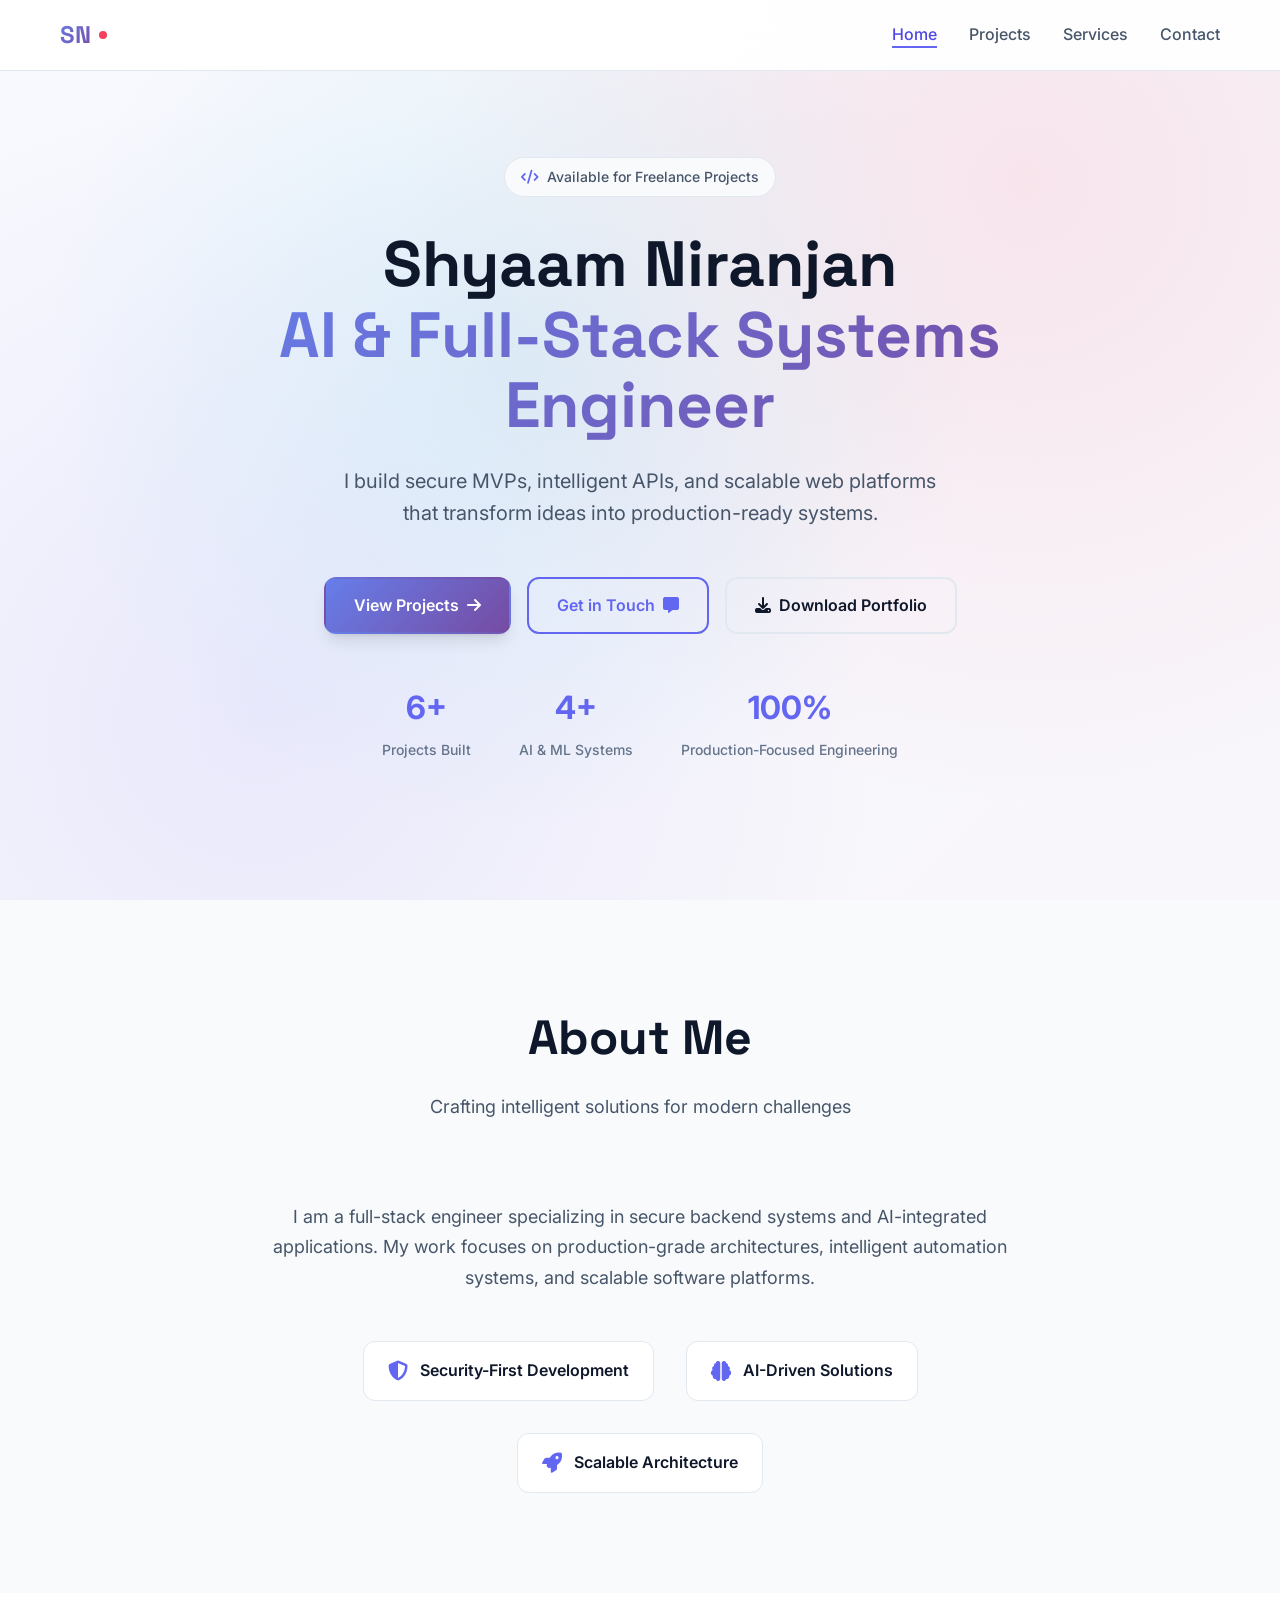
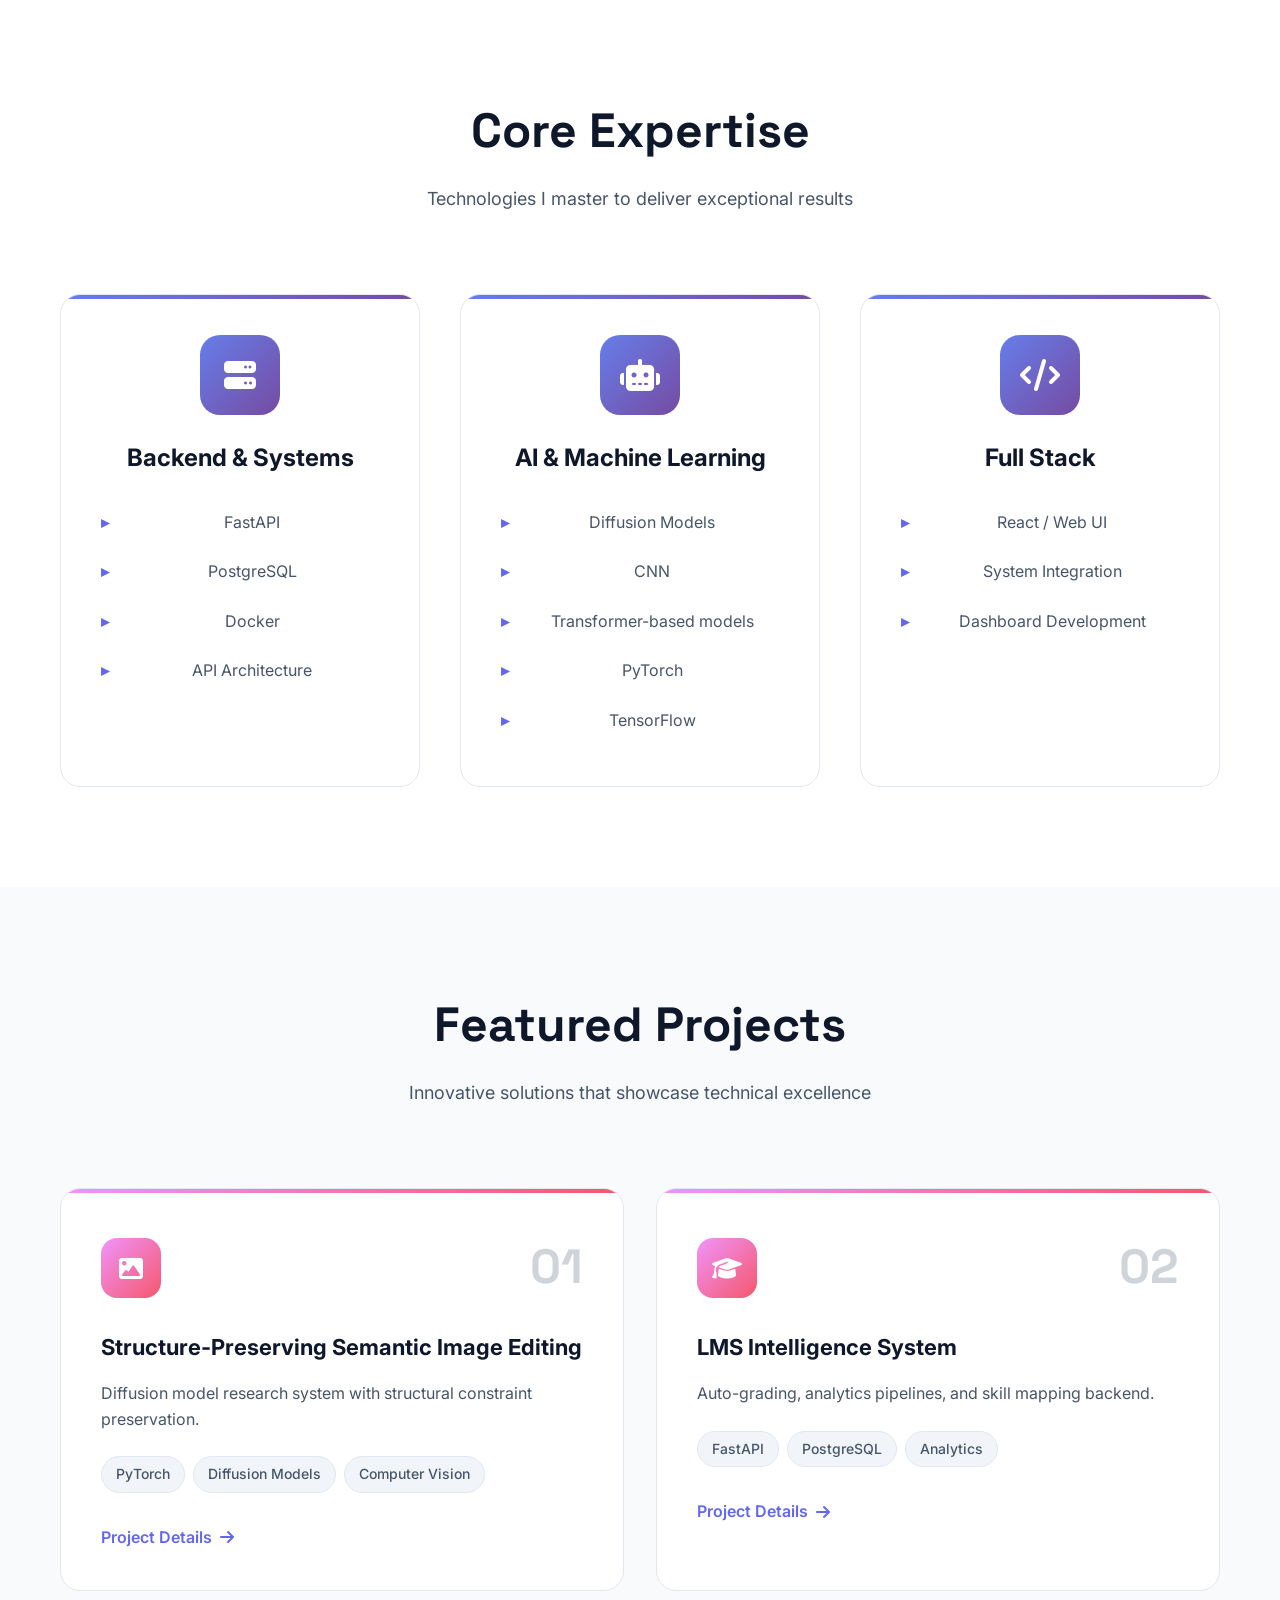
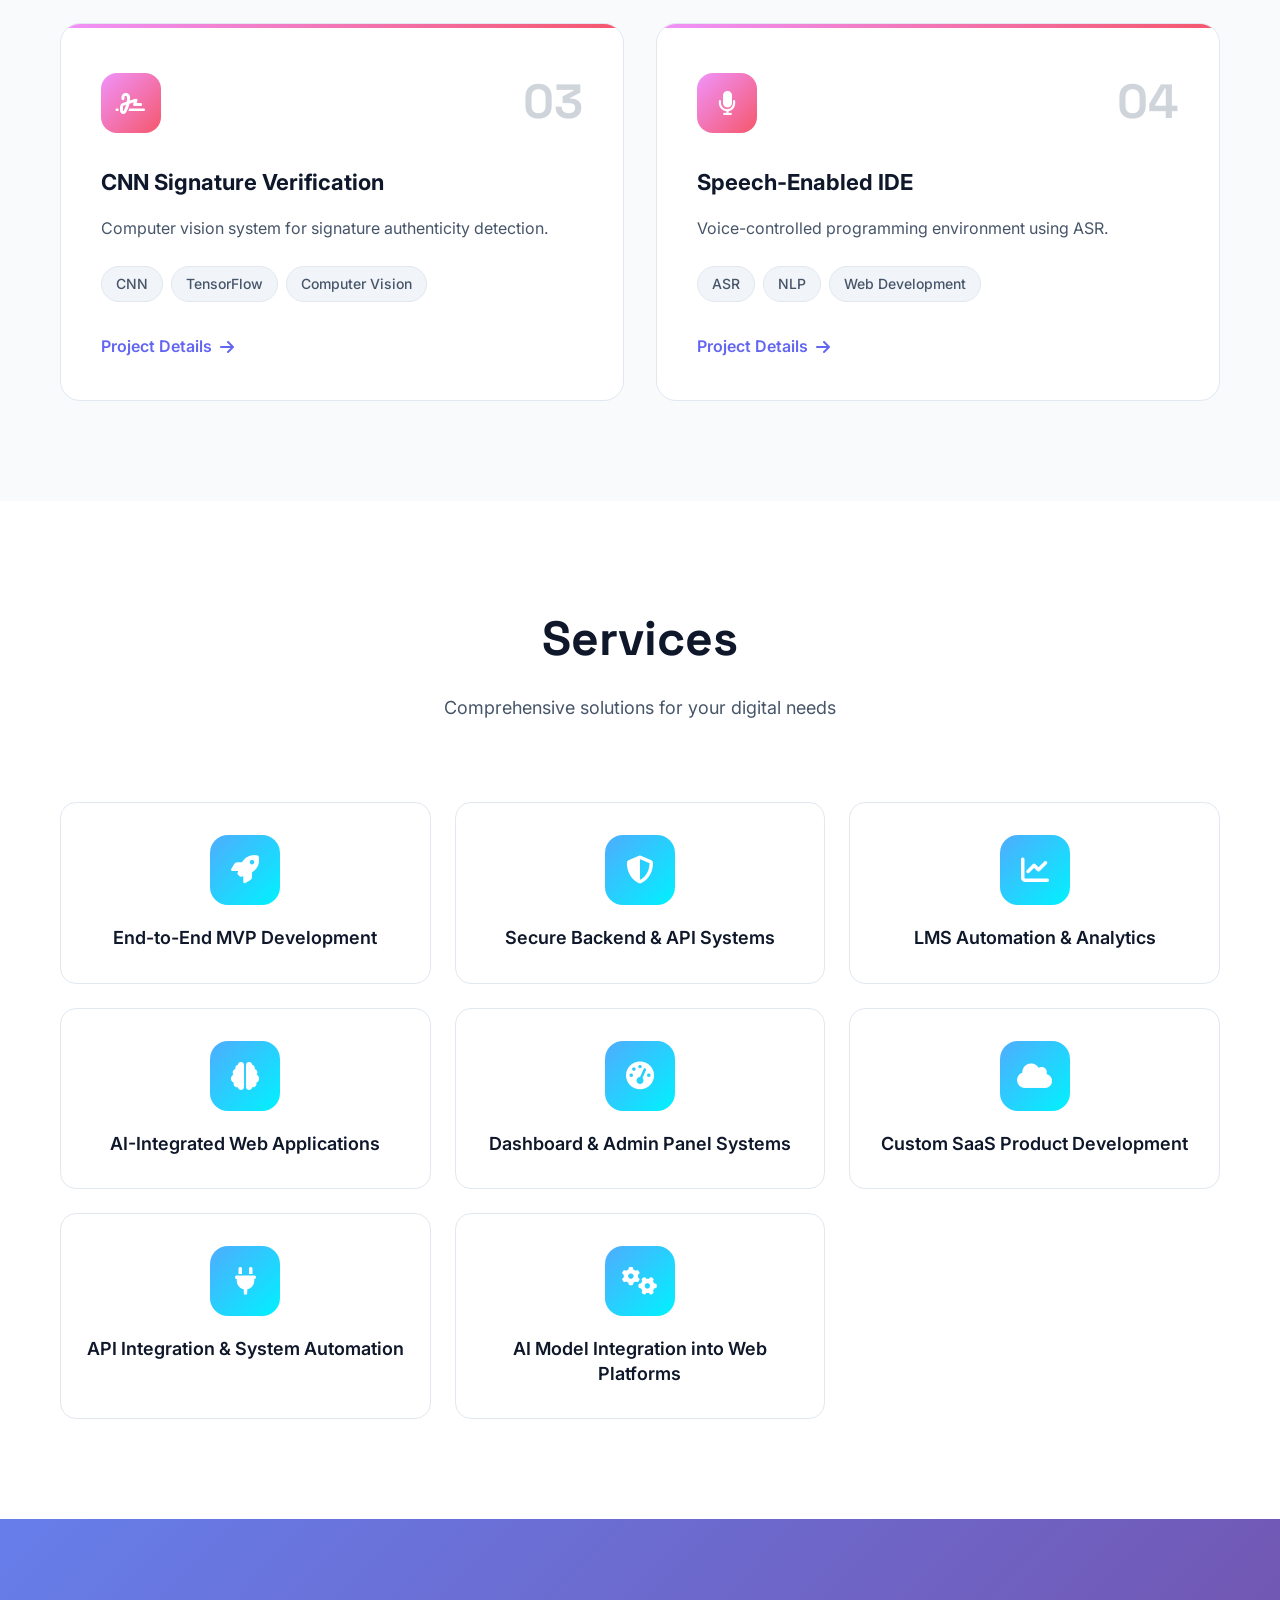
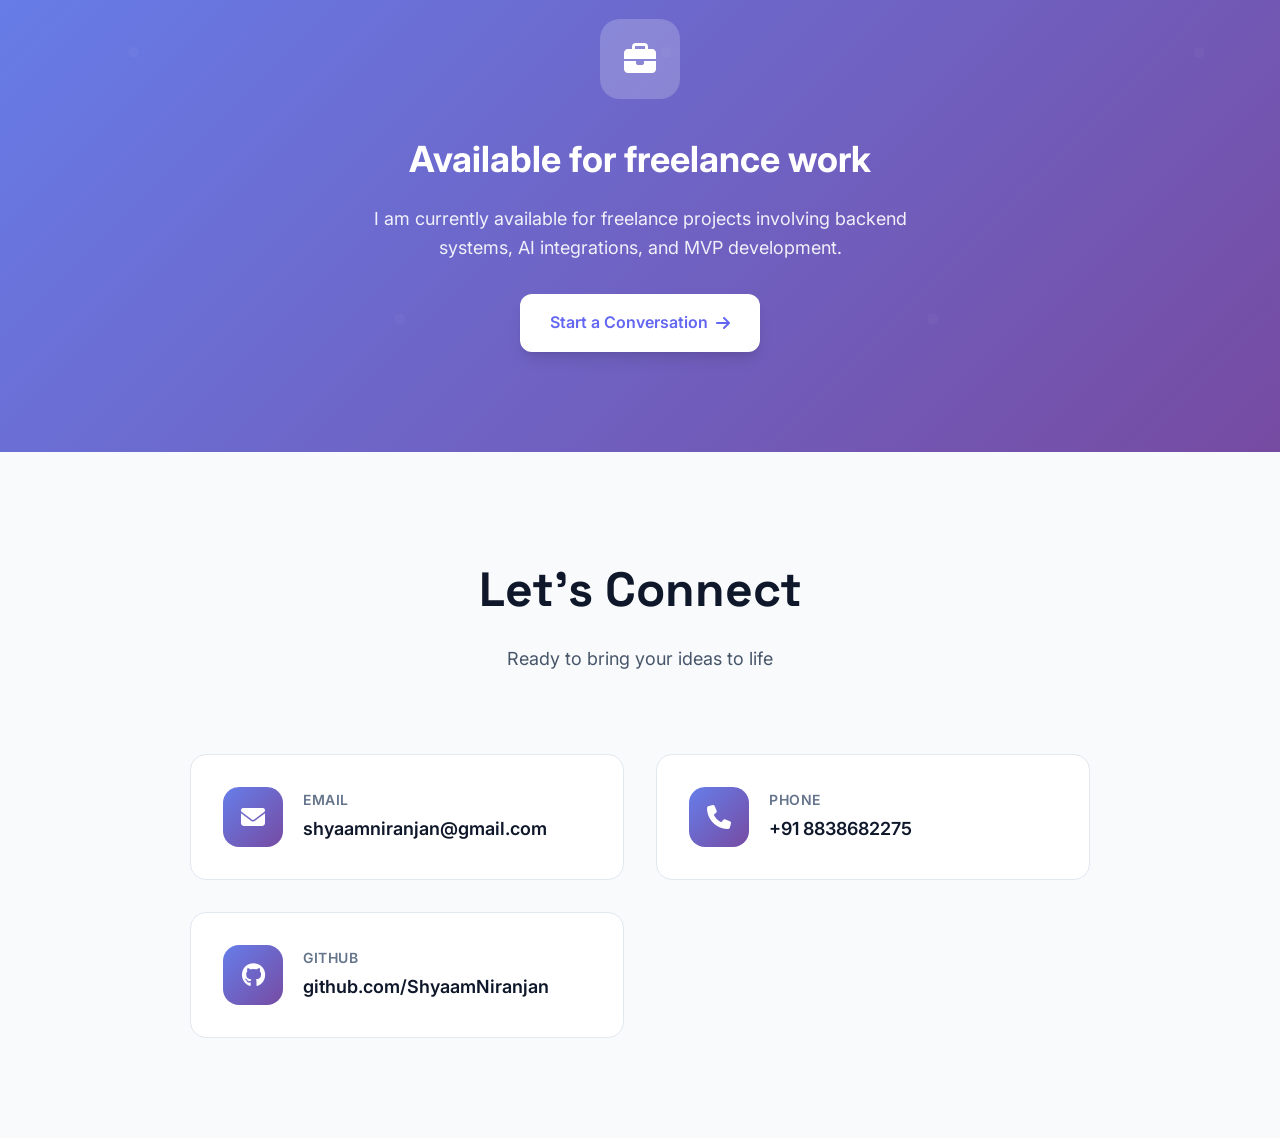
==== commit e1ca1f35: "Changed the profile description" ====
--- a/index.html
+++ b/index.html
@@ -47,7 +47,7 @@
                 </div>
                 <h1 class="hero-title">
                     <span class="title-line">Shyaam Niranjan</span>
-                    <span class="title-gradient">AI & Full-Stack Engineer</span>
+                    <span class="title-gradient">AI & Full-Stack Systems Engineer</span>
                 </h1>
                 <p class="hero-description">I build secure MVPs, intelligent APIs, and scalable web platforms that transform ideas into production-ready systems.</p>
                 <div class="hero-buttons">
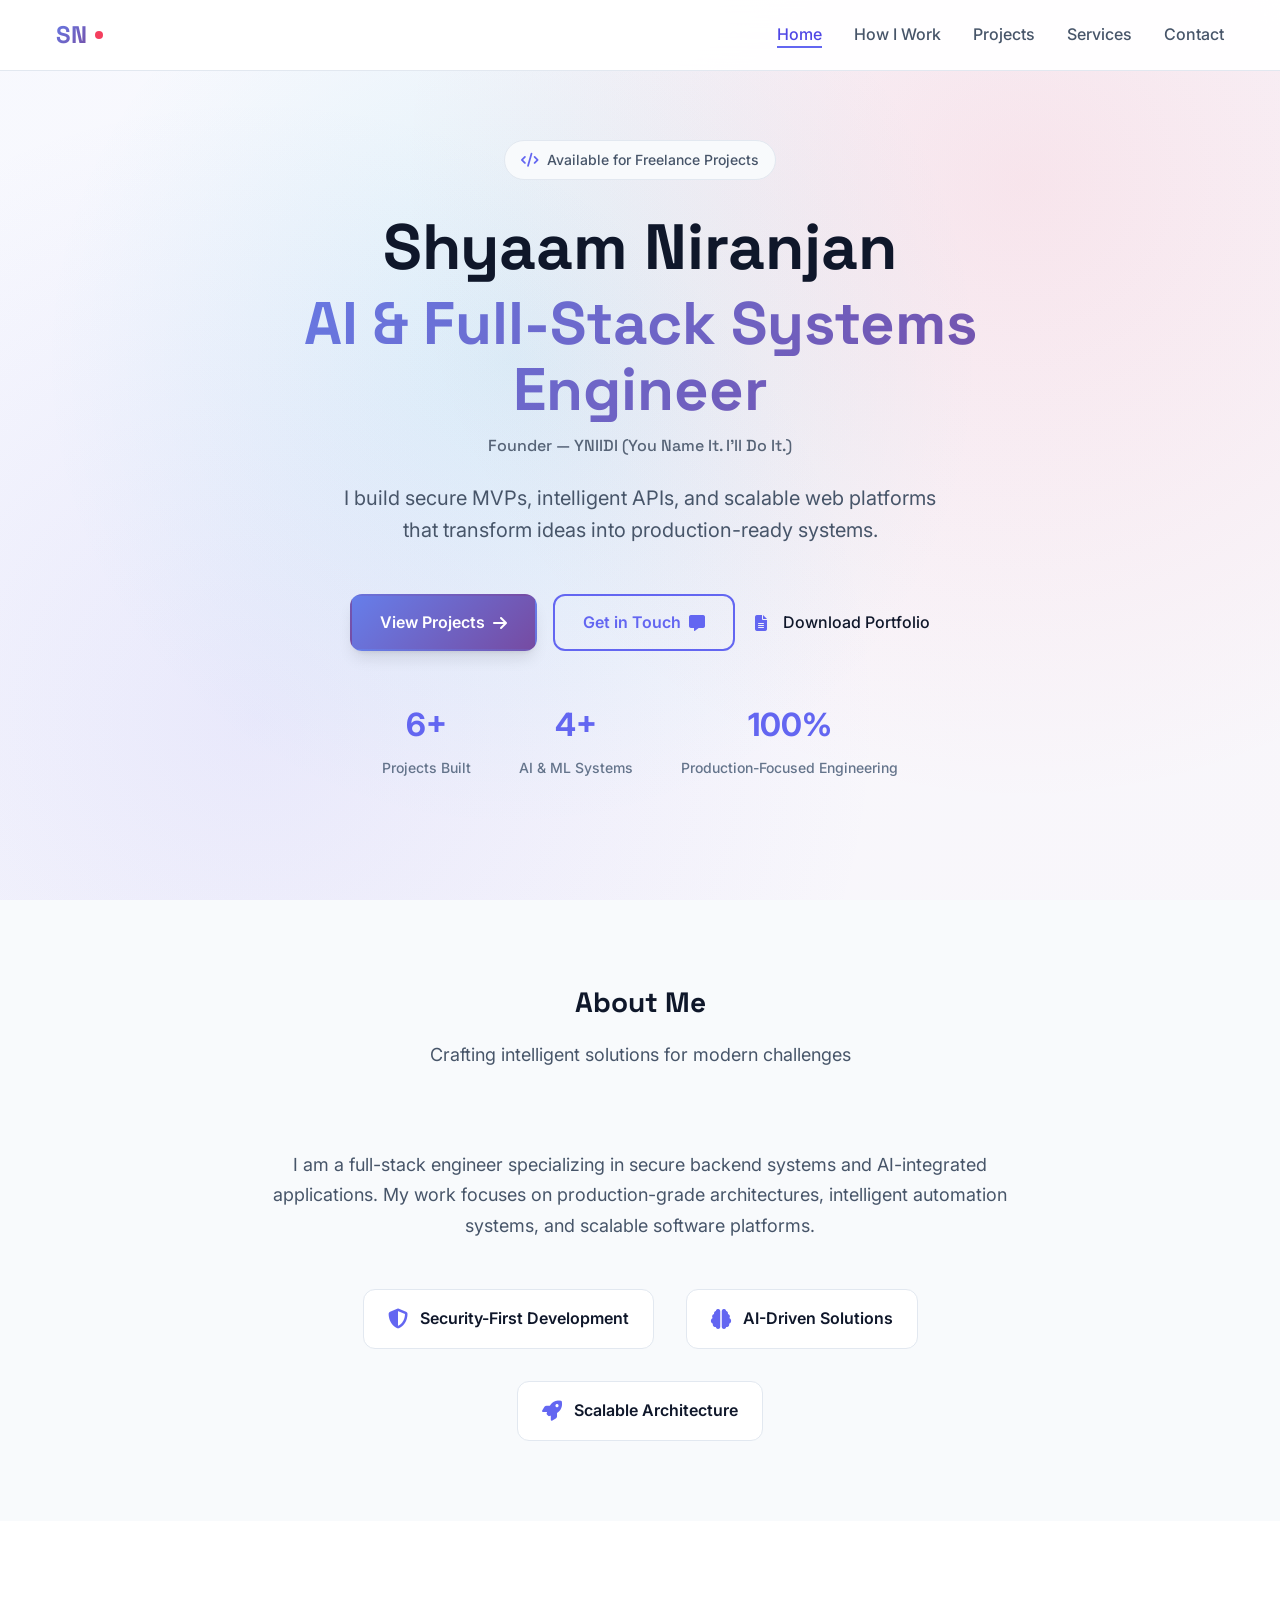
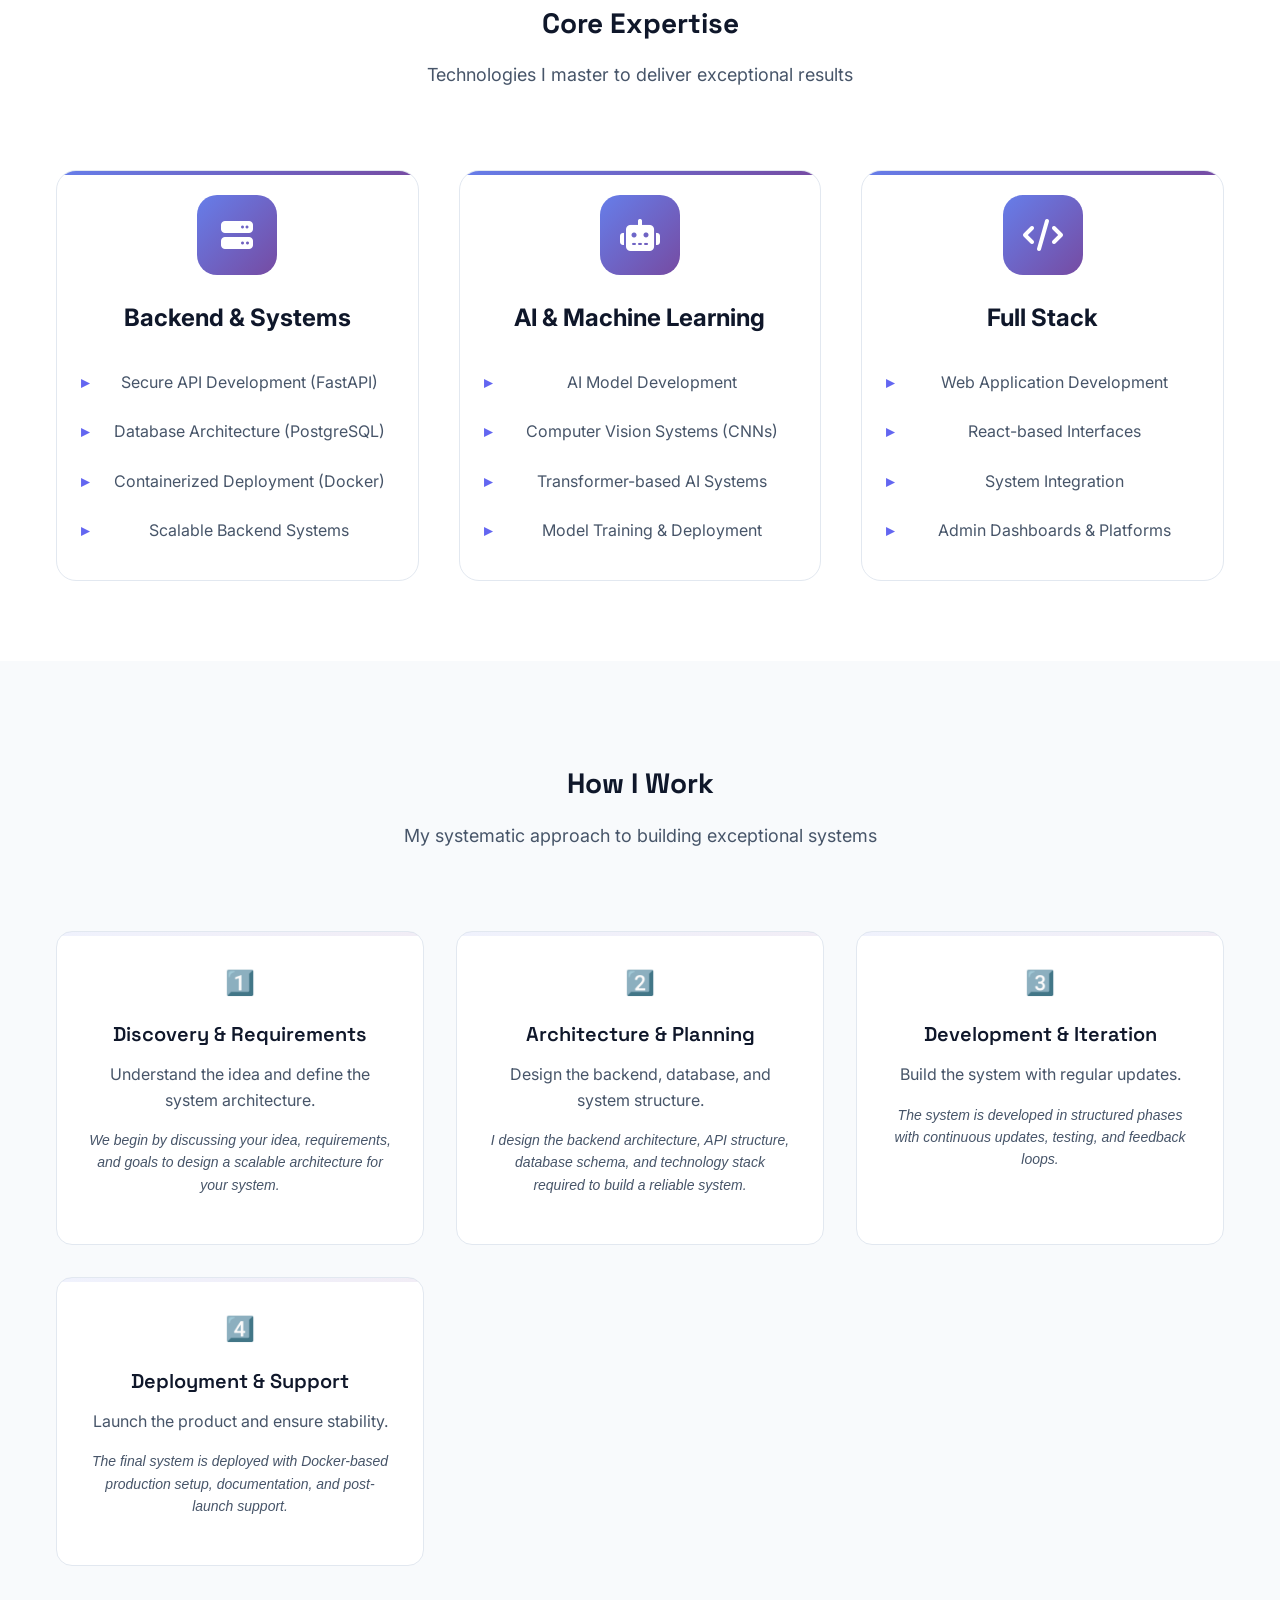
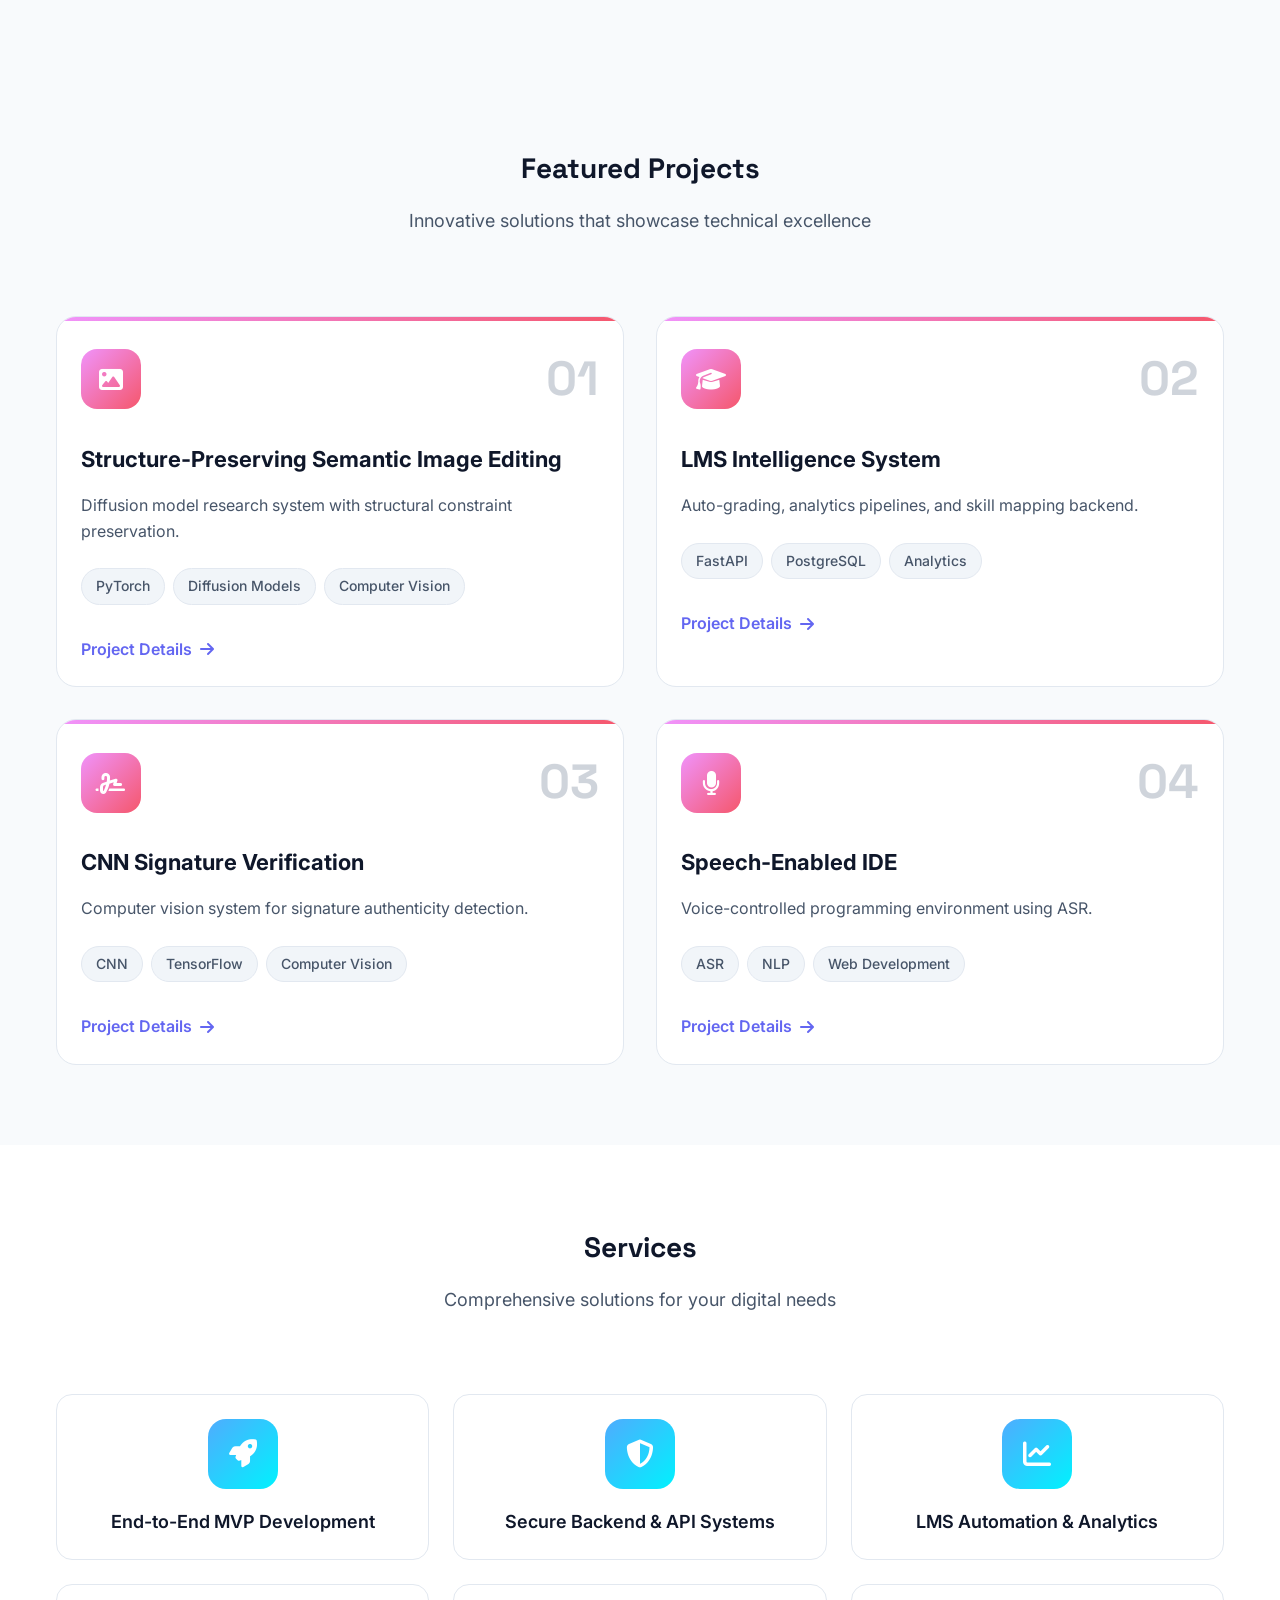
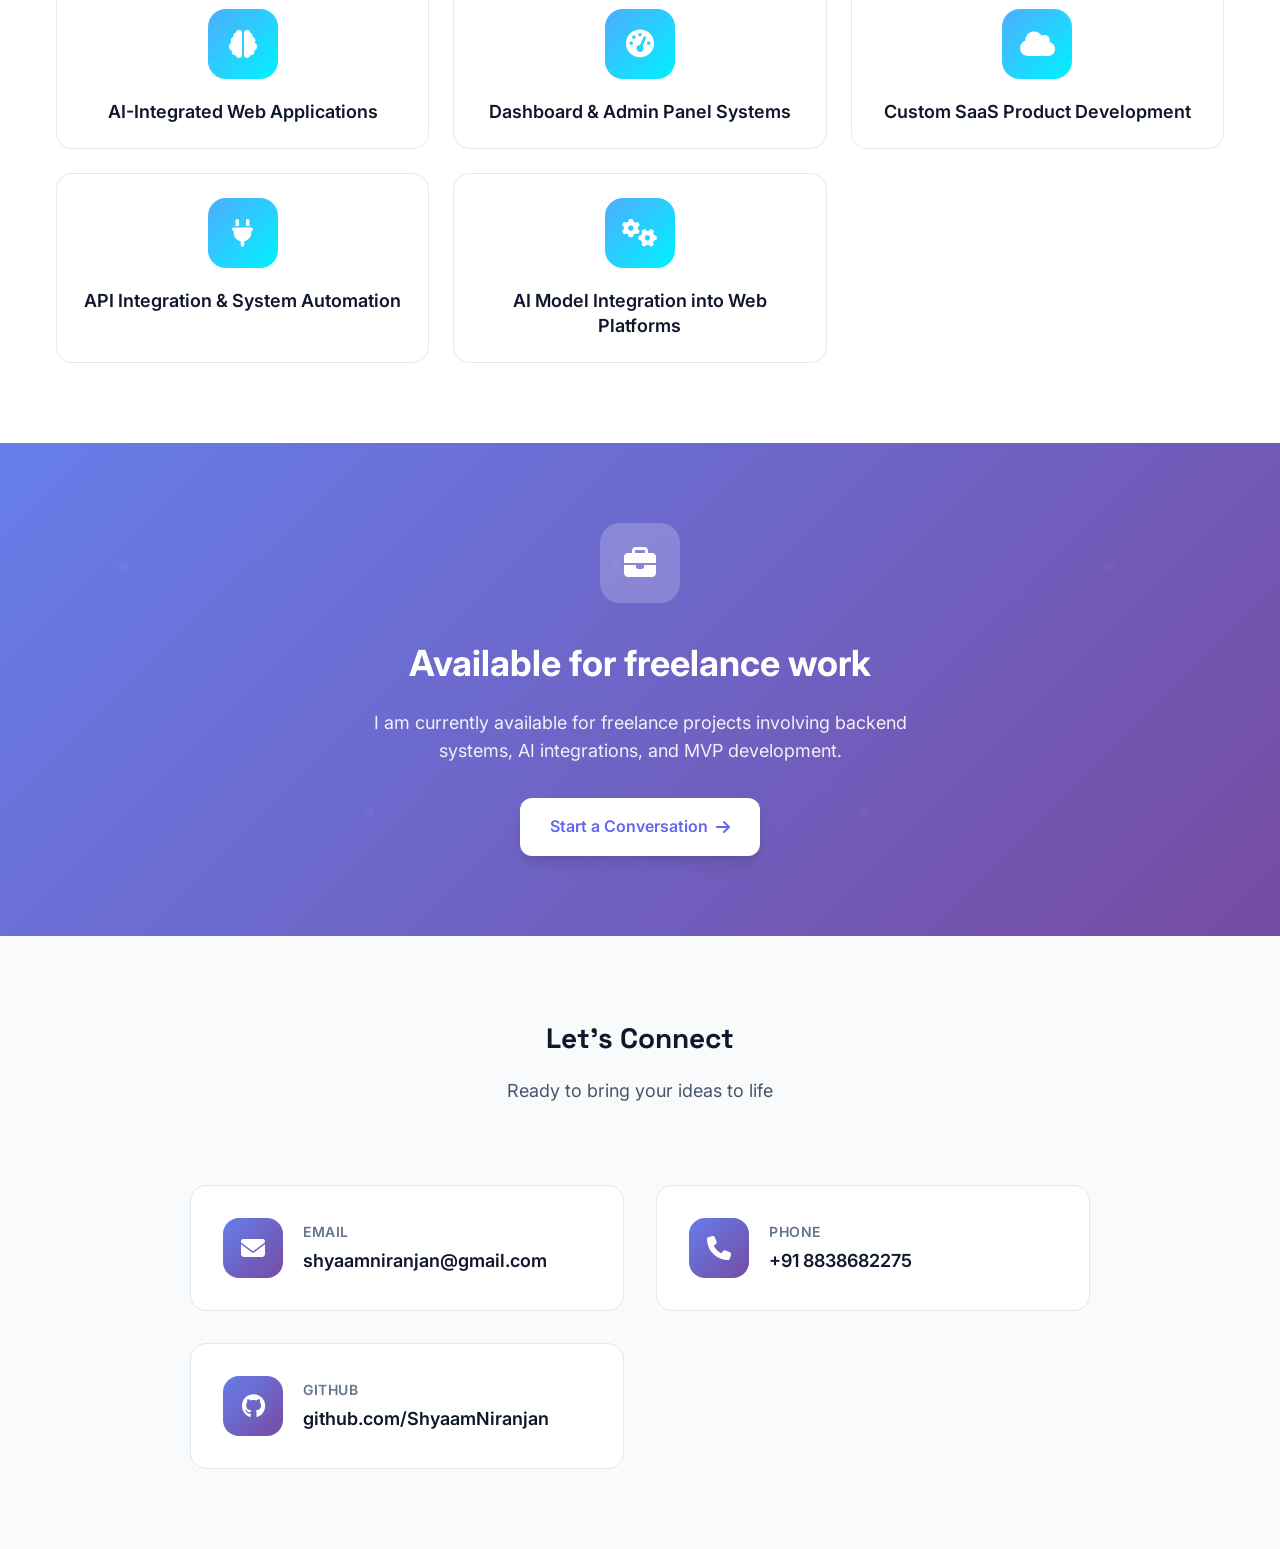
==== commit 80dd9928: "Added How I work Section" ====
--- a/index.html
+++ b/index.html
@@ -21,6 +21,7 @@
             </a>
             <ul class="nav-menu">
                 <li><a href="#home" class="nav-link">Home</a></li>
+                <li><a href="#how-i-work" class="nav-link">How I Work</a></li>
                 <li><a href="#projects" class="nav-link">Projects</a></li>
                 <li><a href="#services" class="nav-link">Services</a></li>
                 <li><a href="#contact" class="nav-link">Contact</a></li>
@@ -48,6 +49,7 @@
                 <h1 class="hero-title">
                     <span class="title-line">Shyaam Niranjan</span>
                     <span class="title-gradient">AI & Full-Stack Systems Engineer</span>
+                    <span class="title-subtitle">Founder — YNIIDI (You Name It. I'll Do It.)</span>
                 </h1>
                 <p class="hero-description">I build secure MVPs, intelligent APIs, and scalable web platforms that transform ideas into production-ready systems.</p>
                 <div class="hero-buttons">
@@ -59,8 +61,8 @@
                         <span>Get in Touch</span>
                         <i class="fas fa-message"></i>
                     </a>
-                    <a href="ShyaamNiranjan_Portfolio.pdf" download class="btn btn-outline">
-                        <i class="fas fa-download"></i>
+                    <a href="ShyaamNiranjan_Portfolio.pdf" target="_blank" class="sidebar-link">
+                        <i class="fas fa-file-alt"></i>
                         <span>Download Portfolio</span>
                     </a>
                 </div>
@@ -125,10 +127,10 @@
                     </div>
                     <h3>Backend & Systems</h3>
                     <ul>
-                        <li>FastAPI</li>
-                        <li>PostgreSQL</li>
-                        <li>Docker</li>
-                        <li>API Architecture</li>
+                        <li>Secure API Development (FastAPI)</li>
+                        <li>Database Architecture (PostgreSQL)</li>
+                        <li>Containerized Deployment (Docker)</li>
+                        <li>Scalable Backend Systems</li>
                     </ul>
                 </div>
                 <div class="expertise-category">
@@ -137,11 +139,10 @@
                     </div>
                     <h3>AI & Machine Learning</h3>
                     <ul>
-                        <li>Diffusion Models</li>
-                        <li>CNN</li>
-                        <li>Transformer-based models</li>
-                        <li>PyTorch</li>
-                        <li>TensorFlow</li>
+                        <li>AI Model Development</li>
+                        <li>Computer Vision Systems (CNNs)</li>
+                        <li>Transformer-based AI Systems</li>
+                        <li>Model Training & Deployment</li>
                     </ul>
                 </div>
                 <div class="expertise-category">
@@ -150,10 +151,47 @@
                     </div>
                     <h3>Full Stack</h3>
                     <ul>
-                        <li>React / Web UI</li>
+                        <li>Web Application Development</li>
+                        <li>React-based Interfaces</li>
                         <li>System Integration</li>
-                        <li>Dashboard Development</li>
+                        <li>Admin Dashboards & Platforms</li>
                     </ul>
+                </div>
+            </div>
+        </div>
+    </section>
+
+    <!-- How I Work Section -->
+    <section id="how-i-work" class="how-i-work">
+        <div class="container">
+            <div class="section-header">
+                <h2 class="section-title">How I Work</h2>
+                <p class="section-subtitle">My systematic approach to building exceptional systems</p>
+            </div>
+            <div class="process-grid">
+                <div class="process-step">
+                    <div class="step-number">1️⃣</div>
+                    <h3>Discovery & Requirements</h3>
+                    <p>Understand the idea and define the system architecture.</p>
+                    <p class="step-example">We begin by discussing your idea, requirements, and goals to design a scalable architecture for your system.</p>
+                </div>
+                <div class="process-step">
+                    <div class="step-number">2️⃣</div>
+                    <h3>Architecture & Planning</h3>
+                    <p>Design the backend, database, and system structure.</p>
+                    <p class="step-example">I design the backend architecture, API structure, database schema, and technology stack required to build a reliable system.</p>
+                </div>
+                <div class="process-step">
+                    <div class="step-number">3️⃣</div>
+                    <h3>Development & Iteration</h3>
+                    <p>Build the system with regular updates.</p>
+                    <p class="step-example">The system is developed in structured phases with continuous updates, testing, and feedback loops.</p>
+                </div>
+                <div class="process-step">
+                    <div class="step-number">4️⃣</div>
+                    <h3>Deployment & Support</h3>
+                    <p>Launch the product and ensure stability.</p>
+                    <p class="step-example">The final system is deployed with Docker-based production setup, documentation, and post-launch support.</p>
                 </div>
             </div>
         </div>
--- a/styles.css
+++ b/styles.css
@@ -223,6 +223,8 @@
 .title-line {
     display: block;
     color: var(--text-primary);
+    font-size: 64px;
+    margin-bottom: 8px;
 }
 
 .title-gradient {
@@ -231,6 +233,14 @@
     -webkit-background-clip: text;
     -webkit-text-fill-color: transparent;
     background-clip: text;
+    font-size: 60px; /* Reduced by 4px from 64px */
+}
+
+.title-subtitle {
+    font-size: 16px;
+    font-weight: 500;
+    color: var(--text-secondary);
+    opacity: 0.9;
 }
 
 .hero-description {
@@ -812,8 +822,43 @@
     }
 }
 
+/* Mobile Navigation */
+.nav-toggle {
+    display: none;
+    flex-direction: column;
+    cursor: pointer;
+    width: 30px;
+    height: 30px;
+    justify-content: space-between;
+    align-items: center;
+}
+
+.nav-toggle span {
+    width: 100%;
+    height: 3px;
+    background: var(--text-primary);
+    border-radius: 2px;
+    transition: all 0.3s ease;
+}
+
+.nav-toggle.active span:nth-child(1) {
+    transform: rotate(45deg) translate(8px, 8px);
+}
+
+.nav-toggle.active span:nth-child(2) {
+    opacity: 0;
+}
+
+.nav-toggle.active span:nth-child(3) {
+    transform: rotate(-45deg) translate(8px, -8px);
+}
+
 /* Responsive Design */
 @media (max-width: 768px) {
+    .nav-toggle {
+        display: flex;
+    }
+    
     .nav-menu {
         position: fixed;
         top: 70px;
@@ -824,21 +869,34 @@
         flex-direction: column;
         justify-content: flex-start;
         align-items: center;
-        padding-top: 50px;
+        padding: 40px 20px;
         transition: right 0.3s ease;
-        box-shadow: var(--shadow-lg);
-    }
-
+        box-shadow: -2px 0 10px rgba(0, 0, 0, 0.1);
+        z-index: 1000;
+    }
+    
     .nav-menu.active {
         right: 0;
     }
-
-    .nav-toggle {
-        display: flex;
-    }
-
+    
+    .nav-menu li {
+        margin: 20px 0;
+    }
+    
+    .nav-link {
+        font-size: 18px;
+        font-weight: 600;
+        color: var(--text-primary);
+        text-decoration: none;
+        transition: color 0.3s ease;
+    }
+    
+    .nav-link:hover {
+        color: var(--primary-color);
+    }
+    
     .hero-title {
-        font-size: 42px;
+        font-size: 36px;
     }
     
     .hero-description {
@@ -847,41 +905,71 @@
     
     .hero-buttons {
         flex-direction: column;
-        align-items: center;
+        gap: 12px;
+    }
+    
+    .btn {
+        width: 100%;
+        max-width: 300px;
     }
     
     .hero-stats {
         flex-direction: column;
+        gap: 16px;
+    }
+    
+    .section-title {
+        font-size: 32px;
+    }
+    
+    .expertise-grid {
+        grid-template-columns: 1fr;
         gap: 24px;
-    }
-    
-    .section-title {
-        font-size: 36px;
     }
     
     .projects-grid {
         grid-template-columns: 1fr;
-    }
-    
-    .expertise-grid {
-        grid-template-columns: 1fr;
+        gap: 24px;
     }
     
     .services-grid {
         grid-template-columns: 1fr;
-    }
-
-    .about-highlights {
-        flex-direction: column;
-        gap: 16px;
-    }
-
-    .contact-info {
+        gap: 24px;
+    }
+    
+    .process-grid {
         grid-template-columns: 1fr;
-    }
-}
-
+        gap: 24px;
+    }
+}
+
+/* Additional mobile styles */
 @media (max-width: 480px) {
+    .hero-title {
+        font-size: 28px;
+    }
+    
+    .hero-description {
+        font-size: 16px;
+    }
+    
+    .section-title {
+        font-size: 28px;
+    }
+    
+    .process-step {
+        padding: 24px;
+    }
+}
+
+/* Project Page Styles */
+.project-hero {
+    padding: 120px 0 80px;
+    background: linear-gradient(135deg, #667eea 0%, #764ba2 100%);
+    color: white;
+    position: relative;
+    overflow: hidden;
+}
     .container {
         padding: 0 16px;
     }
@@ -1250,6 +1338,75 @@
     }
 }
 
+/* How I Work Section */
+.how-i-work {
+    padding: 100px 0;
+    background: var(--bg-secondary);
+}
+
+.process-grid {
+    display: grid;
+    grid-template-columns: repeat(auto-fit, minmax(280px, 1fr));
+    gap: 32px;
+    margin-top: 48px;
+}
+
+.process-step {
+    background: var(--bg-primary);
+    border: 1px solid var(--border-color);
+    border-radius: 16px;
+    padding: 32px;
+    text-align: center;
+    transition: all 0.3s ease;
+    position: relative;
+    overflow: hidden;
+}
+
+.process-step::before {
+    content: '';
+    position: absolute;
+    top: 0;
+    left: 0;
+    right: 0;
+    height: 4px;
+    background: var(--gradient-1);
+    opacity: 0.1;
+}
+
+.process-step:hover {
+    transform: translateY(-8px);
+    box-shadow: var(--shadow-lg);
+    border-color: var(--primary-color);
+}
+
+.step-number {
+    font-size: 24px;
+    font-weight: 700;
+    margin-bottom: 16px;
+    color: var(--primary-color);
+}
+
+.process-step h3 {
+    font-family: 'Space Grotesk', sans-serif;
+    font-size: 20px;
+    font-weight: 600;
+    margin-bottom: 12px;
+    color: var(--text-primary);
+}
+
+.process-step p {
+    color: var(--text-secondary);
+    line-height: 1.6;
+    margin-bottom: 16px;
+}
+
+.step-example {
+    font-size: 14px;
+    color: var(--text-muted);
+    font-style: italic;
+    line-height: 1.5;
+}
+
 @media (max-width: 480px) {
     .project-hero {
         padding: 100px 0 60px;
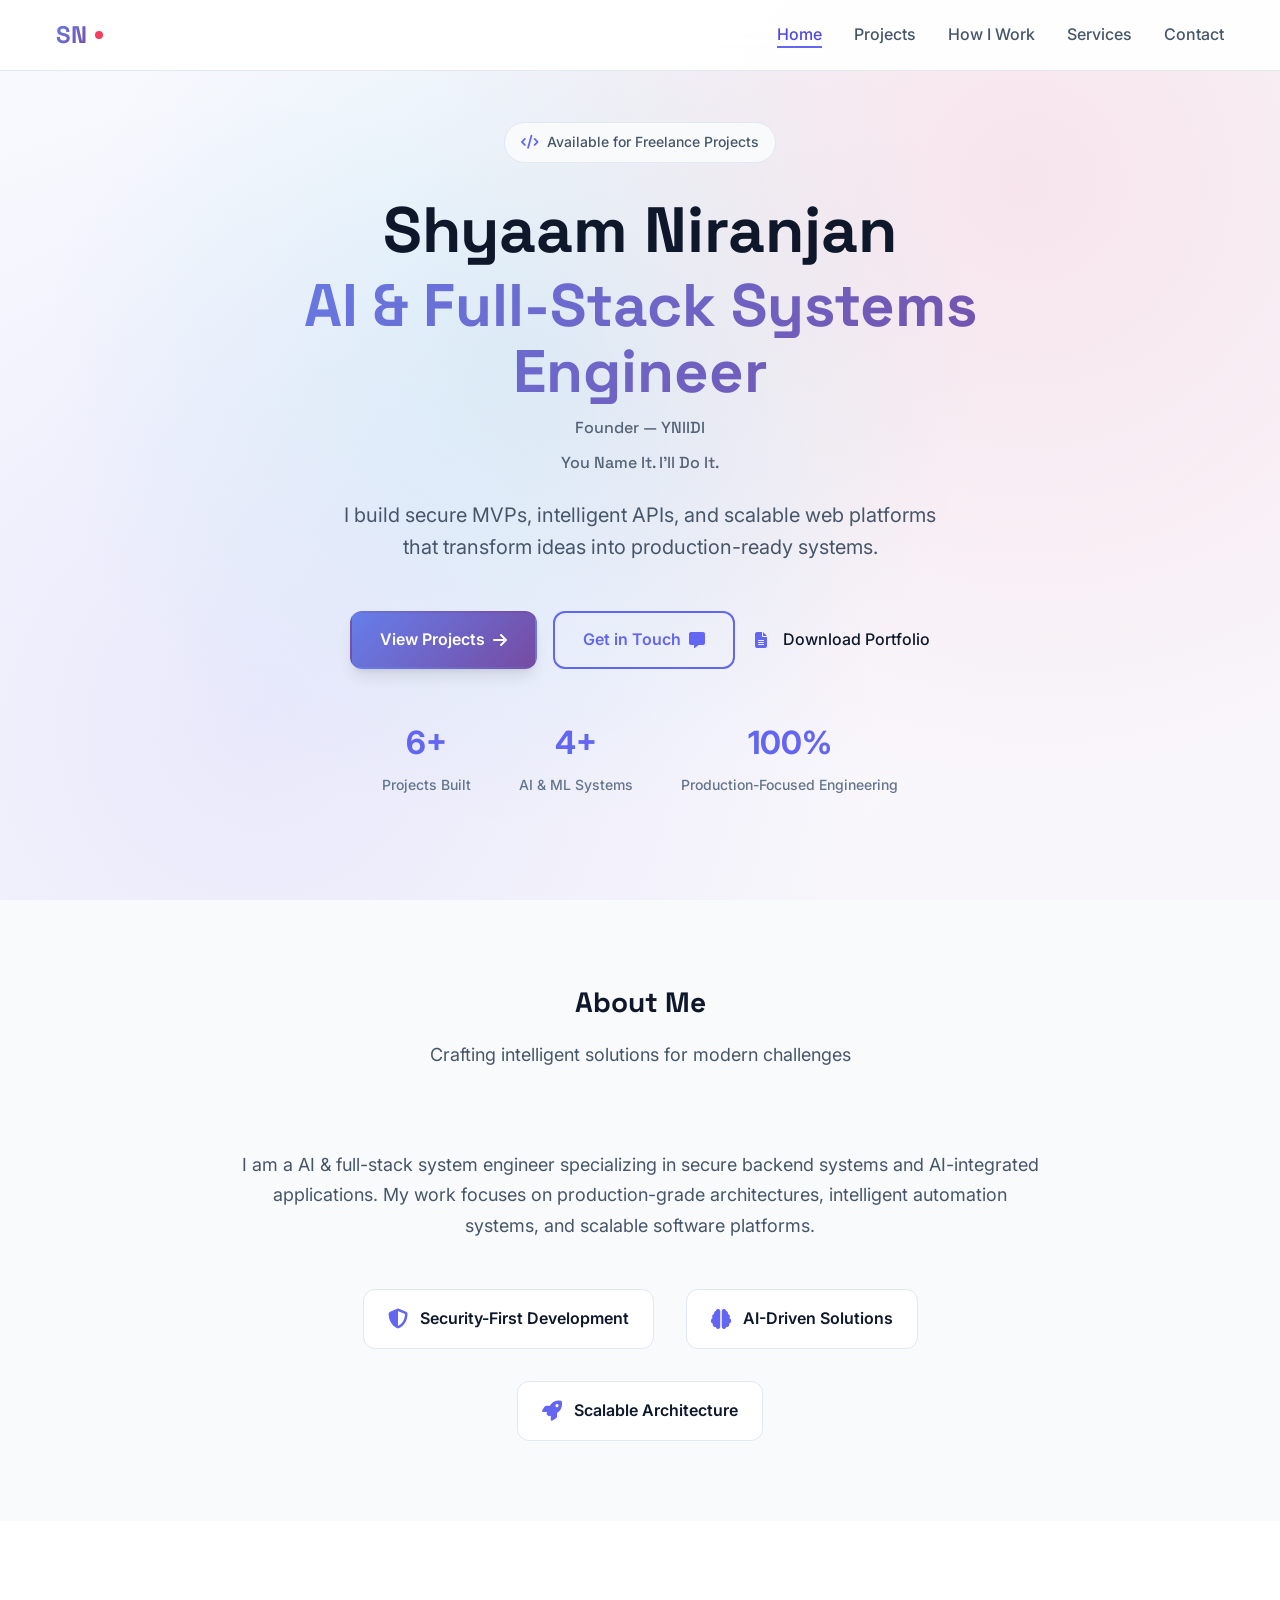
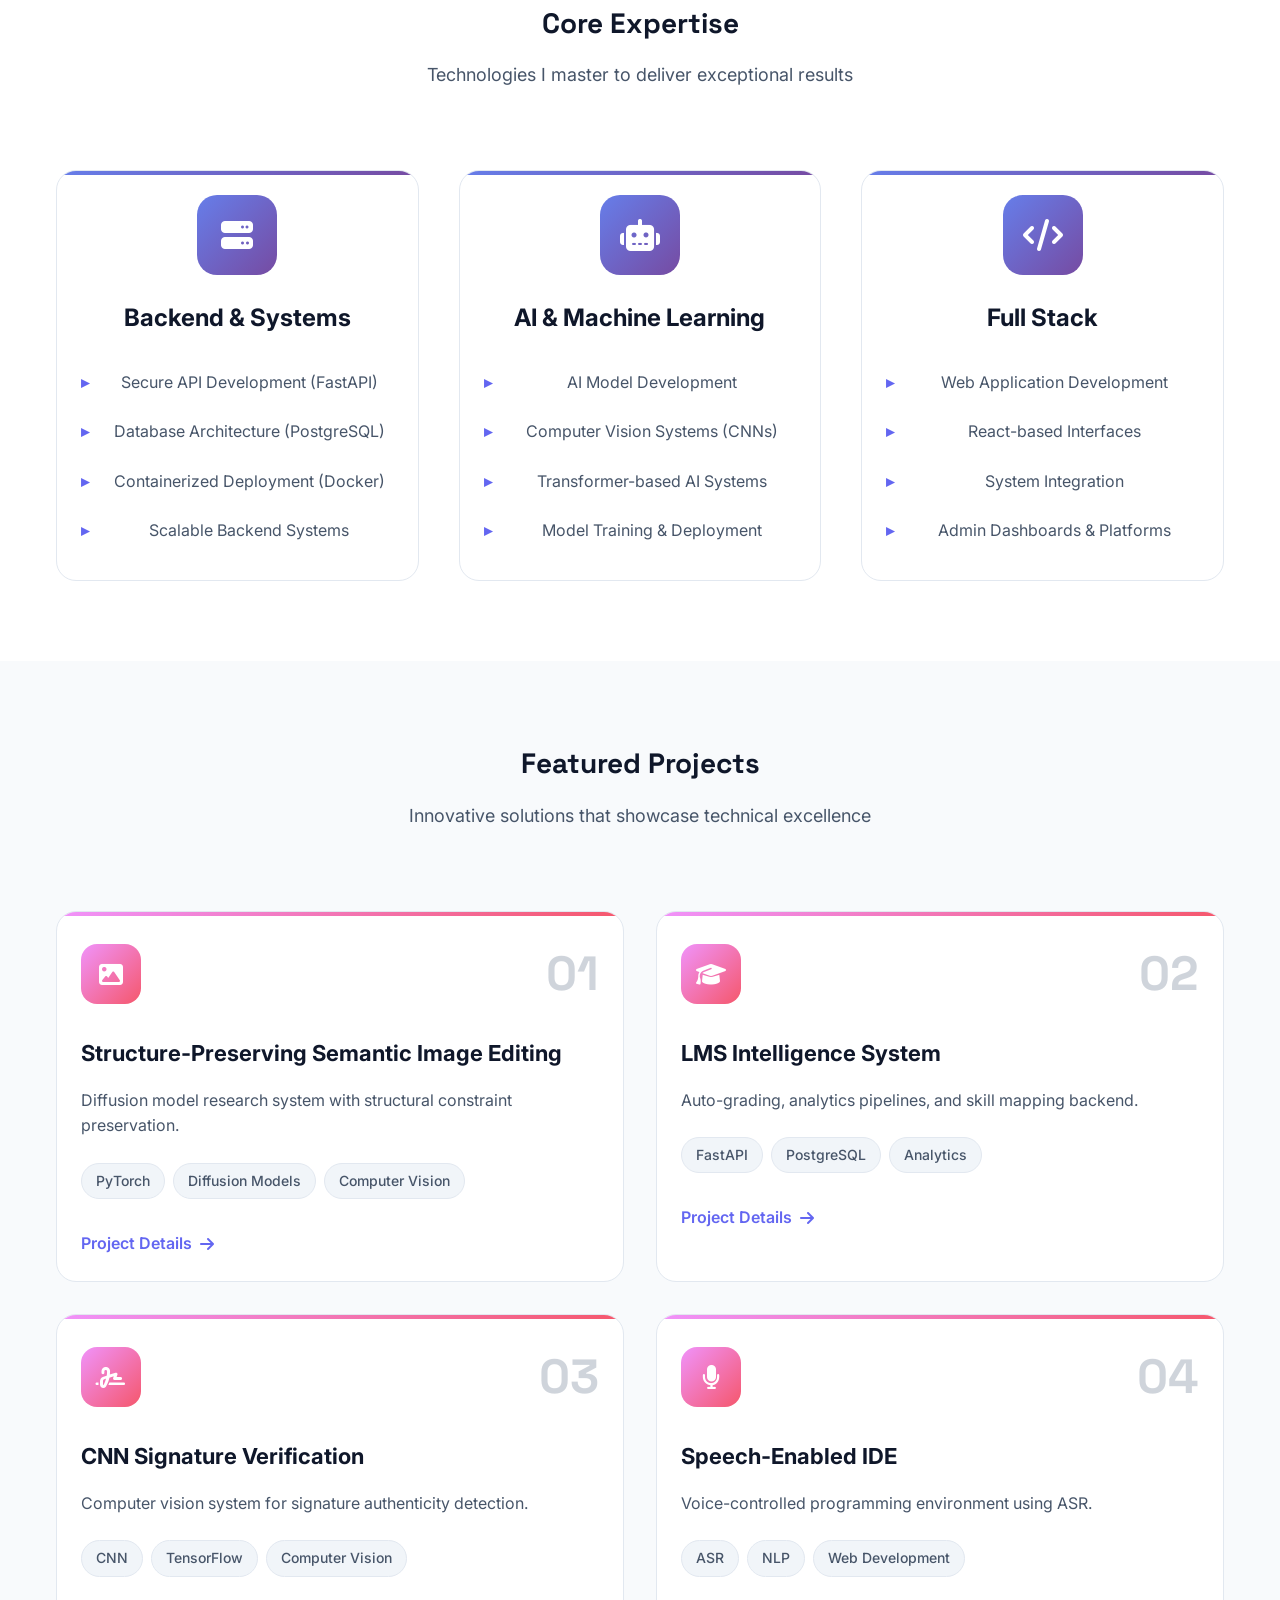
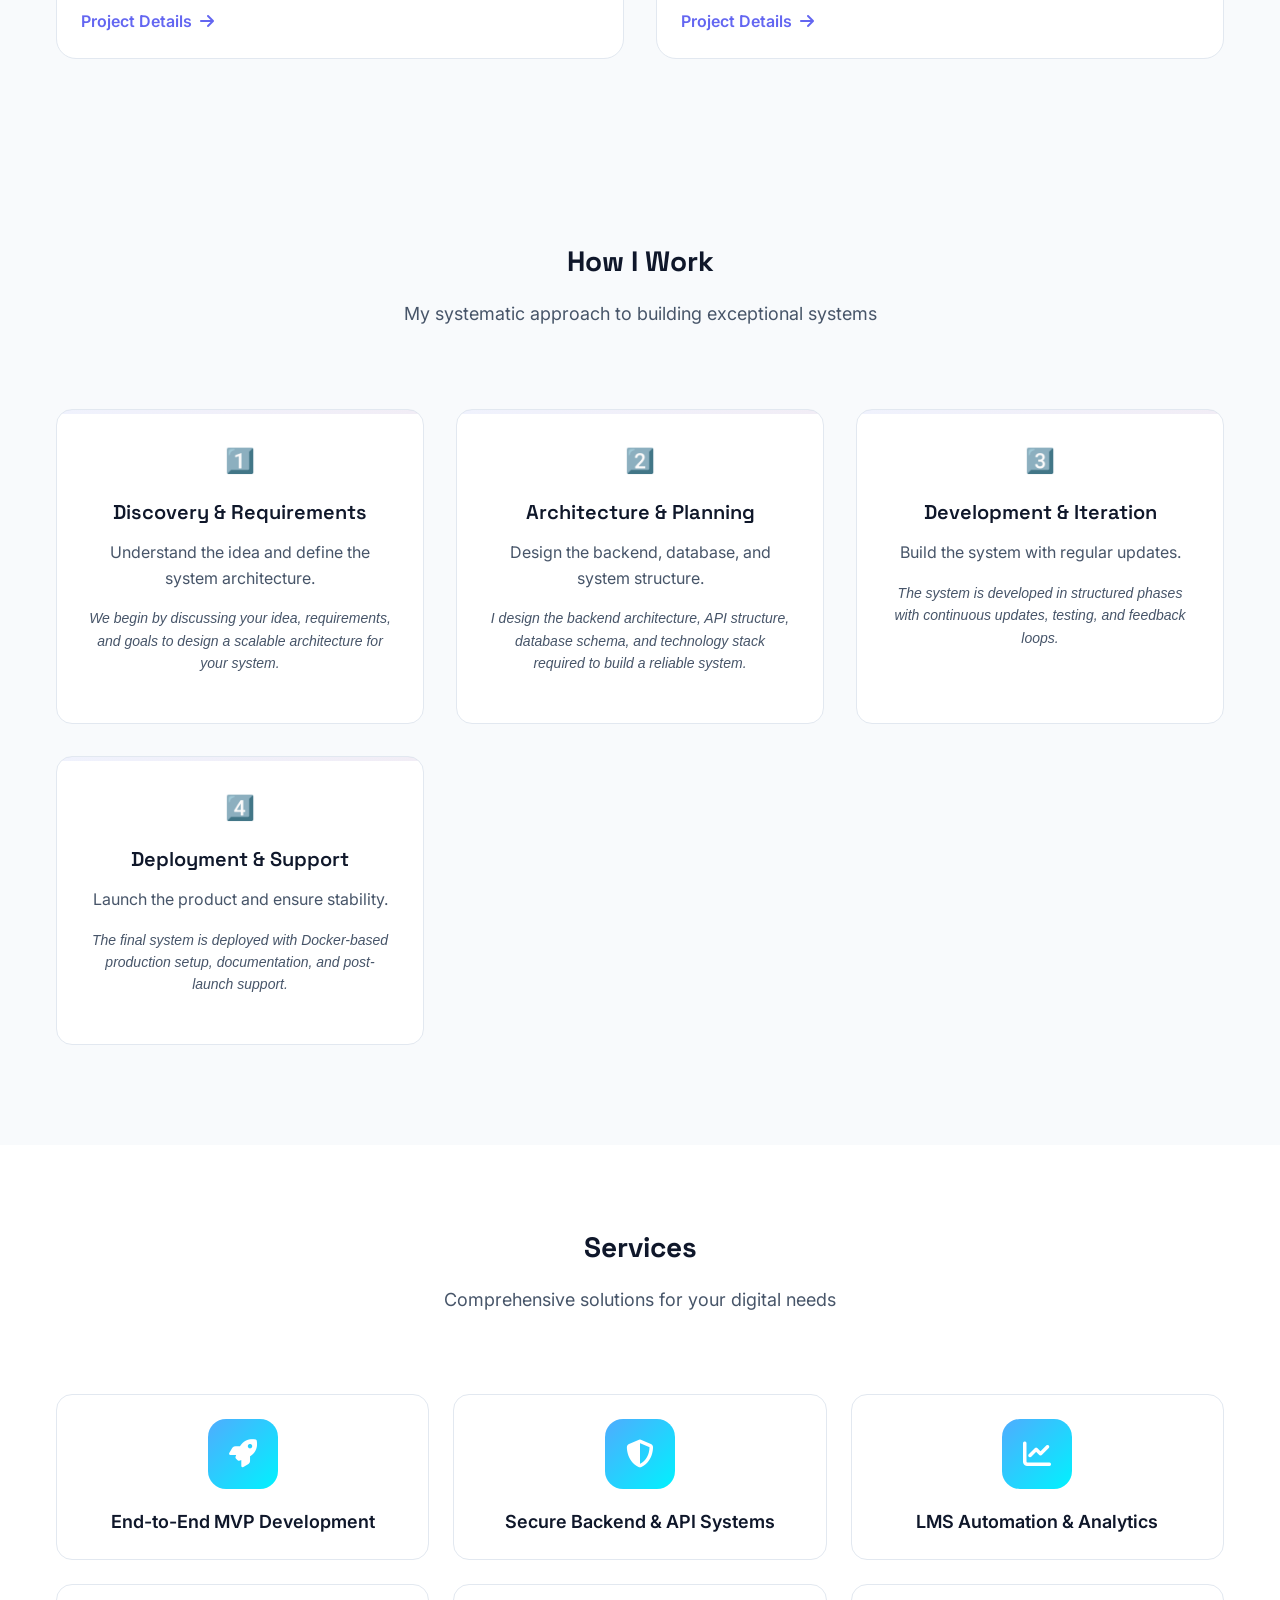
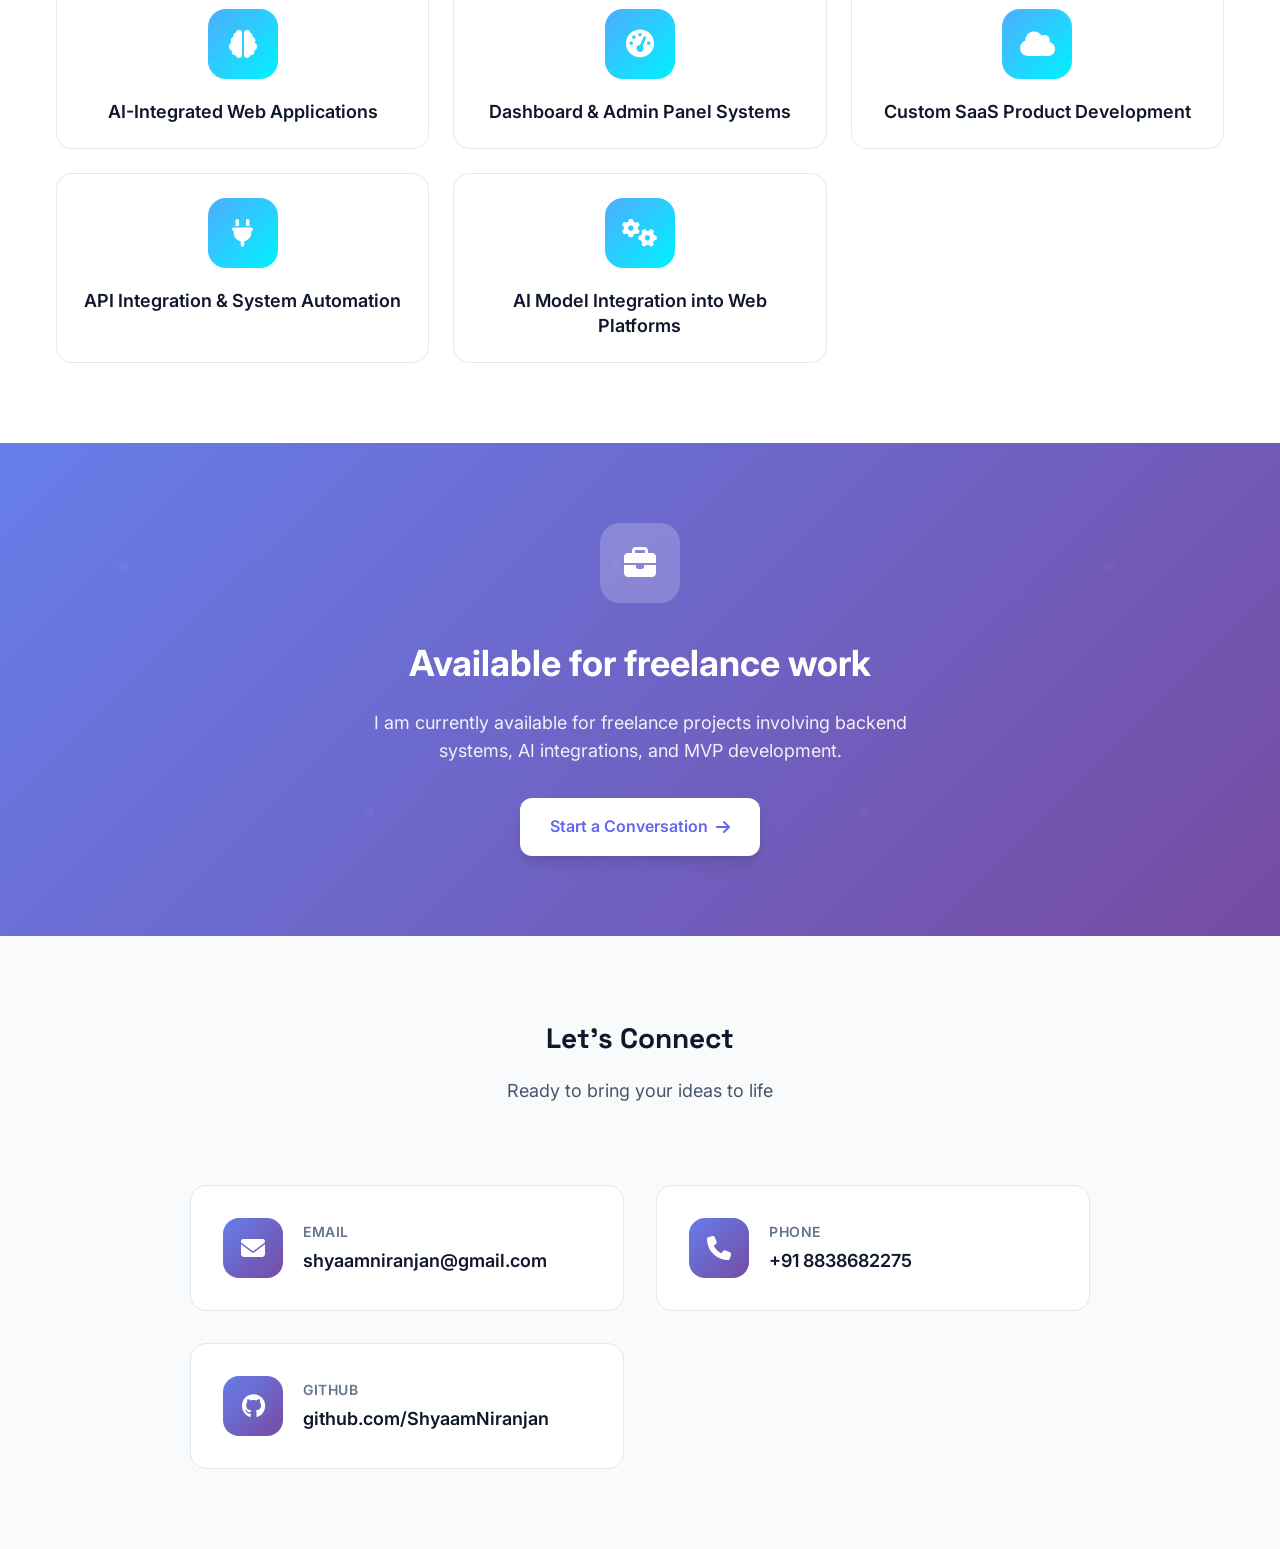
==== commit 2797b9b2: "Reorderd the nav bar" ====
--- a/index.html
+++ b/index.html
@@ -21,8 +21,8 @@
             </a>
             <ul class="nav-menu">
                 <li><a href="#home" class="nav-link">Home</a></li>
+                <li><a href="#projects" class="nav-link">Projects</a></li>
                 <li><a href="#how-i-work" class="nav-link">How I Work</a></li>
-                <li><a href="#projects" class="nav-link">Projects</a></li>
                 <li><a href="#services" class="nav-link">Services</a></li>
                 <li><a href="#contact" class="nav-link">Contact</a></li>
             </ul>
@@ -49,7 +49,7 @@
                 <h1 class="hero-title">
                     <span class="title-line">Shyaam Niranjan</span>
                     <span class="title-gradient">AI & Full-Stack Systems Engineer</span>
-                    <span class="title-subtitle">Founder — YNIIDI (You Name It. I'll Do It.)</span>
+                    <span class="title-subtitle">Founder — YNIIDI<br>You Name It. I'll Do It.</span>
                 </h1>
                 <p class="hero-description">I build secure MVPs, intelligent APIs, and scalable web platforms that transform ideas into production-ready systems.</p>
                 <div class="hero-buttons">
@@ -93,7 +93,7 @@
             </div>
             <div class="about-content">
                 <div class="about-text">
-                    <p>I am a full-stack engineer specializing in secure backend systems and AI-integrated applications. My work focuses on production-grade architectures, intelligent automation systems, and scalable software platforms.</p>
+                    <p>I am a AI & full-stack system engineer specializing in secure backend systems and AI-integrated applications. My work focuses on production-grade architectures, intelligent automation systems, and scalable software platforms.</p>
                     <div class="about-highlights">
                         <div class="highlight-item">
                             <i class="fas fa-shield-alt"></i>
@@ -161,6 +161,94 @@
         </div>
     </section>
 
+    <!-- Featured Projects Section -->
+    <section id="projects" class="projects">
+        <div class="container">
+            <div class="section-header">
+                <h2 class="section-title">Featured Projects</h2>
+                <p class="section-subtitle">Innovative solutions that showcase technical excellence</p>
+            </div>
+            <div class="projects-grid">
+                <div class="project-card">
+                    <div class="project-header">
+                        <div class="project-icon">
+                            <i class="fas fa-image"></i>
+                        </div>
+                        <div class="project-number">01</div>
+                    </div>
+                    <h3>Structure-Preserving Semantic Image Editing</h3>
+                    <p>Diffusion model research system with structural constraint preservation.</p>
+                    <div class="project-tech">
+                        <span class="tech-tag">PyTorch</span>
+                        <span class="tech-tag">Diffusion Models</span>
+                        <span class="tech-tag">Computer Vision</span>
+                    </div>
+                    <a href="projects/structure-preserving-image-editing.html" class="project-link">
+                        <span>Project Details</span>
+                        <i class="fas fa-arrow-right"></i>
+                    </a>
+                </div>
+                <div class="project-card">
+                    <div class="project-header">
+                        <div class="project-icon">
+                            <i class="fas fa-graduation-cap"></i>
+                        </div>
+                        <div class="project-number">02</div>
+                    </div>
+                    <h3>LMS Intelligence System</h3>
+                    <p>Auto-grading, analytics pipelines, and skill mapping backend.</p>
+                    <div class="project-tech">
+                        <span class="tech-tag">FastAPI</span>
+                        <span class="tech-tag">PostgreSQL</span>
+                        <span class="tech-tag">Analytics</span>
+                    </div>
+                    <a href="projects/lms-intelligence-system.html" class="project-link">
+                        <span>Project Details</span>
+                        <i class="fas fa-arrow-right"></i>
+                    </a>
+                </div>
+                <div class="project-card">
+                    <div class="project-header">
+                        <div class="project-icon">
+                            <i class="fas fa-signature"></i>
+                        </div>
+                        <div class="project-number">03</div>
+                    </div>
+                    <h3>CNN Signature Verification</h3>
+                    <p>Computer vision system for signature authenticity detection.</p>
+                    <div class="project-tech">
+                        <span class="tech-tag">CNN</span>
+                        <span class="tech-tag">TensorFlow</span>
+                        <span class="tech-tag">Computer Vision</span>
+                    </div>
+                    <a href="projects/cnn-signature-verification.html" class="project-link">
+                        <span>Project Details</span>
+                        <i class="fas fa-arrow-right"></i>
+                    </a>
+                </div>
+                <div class="project-card">
+                    <div class="project-header">
+                        <div class="project-icon">
+                            <i class="fas fa-microphone"></i>
+                        </div>
+                        <div class="project-number">04</div>
+                    </div>
+                    <h3>Speech-Enabled IDE</h3>
+                    <p>Voice-controlled programming environment using ASR.</p>
+                    <div class="project-tech">
+                        <span class="tech-tag">ASR</span>
+                        <span class="tech-tag">NLP</span>
+                        <span class="tech-tag">Web Development</span>
+                    </div>
+                    <a href="projects/speech-enabled-ide.html" class="project-link">
+                        <span>Project Details</span>
+                        <i class="fas fa-arrow-right"></i>
+                    </a>
+                </div>
+            </div>
+        </div>
+    </section>
+
     <!-- How I Work Section -->
     <section id="how-i-work" class="how-i-work">
         <div class="container">
@@ -197,94 +285,6 @@
         </div>
     </section>
 
-    <!-- Featured Projects Section -->
-    <section id="projects" class="projects">
-        <div class="container">
-            <div class="section-header">
-                <h2 class="section-title">Featured Projects</h2>
-                <p class="section-subtitle">Innovative solutions that showcase technical excellence</p>
-            </div>
-            <div class="projects-grid">
-                <div class="project-card">
-                    <div class="project-header">
-                        <div class="project-icon">
-                            <i class="fas fa-image"></i>
-                        </div>
-                        <div class="project-number">01</div>
-                    </div>
-                    <h3>Structure-Preserving Semantic Image Editing</h3>
-                    <p>Diffusion model research system with structural constraint preservation.</p>
-                    <div class="project-tech">
-                        <span class="tech-tag">PyTorch</span>
-                        <span class="tech-tag">Diffusion Models</span>
-                        <span class="tech-tag">Computer Vision</span>
-                    </div>
-                    <a href="projects/structure-preserving-image-editing.html" class="project-link">
-                        <span>Project Details</span>
-                        <i class="fas fa-arrow-right"></i>
-                    </a>
-                </div>
-                <div class="project-card">
-                    <div class="project-header">
-                        <div class="project-icon">
-                            <i class="fas fa-graduation-cap"></i>
-                        </div>
-                        <div class="project-number">02</div>
-                    </div>
-                    <h3>LMS Intelligence System</h3>
-                    <p>Auto-grading, analytics pipelines, and skill mapping backend.</p>
-                    <div class="project-tech">
-                        <span class="tech-tag">FastAPI</span>
-                        <span class="tech-tag">PostgreSQL</span>
-                        <span class="tech-tag">Analytics</span>
-                    </div>
-                    <a href="projects/lms-intelligence-system.html" class="project-link">
-                        <span>Project Details</span>
-                        <i class="fas fa-arrow-right"></i>
-                    </a>
-                </div>
-                <div class="project-card">
-                    <div class="project-header">
-                        <div class="project-icon">
-                            <i class="fas fa-signature"></i>
-                        </div>
-                        <div class="project-number">03</div>
-                    </div>
-                    <h3>CNN Signature Verification</h3>
-                    <p>Computer vision system for signature authenticity detection.</p>
-                    <div class="project-tech">
-                        <span class="tech-tag">CNN</span>
-                        <span class="tech-tag">TensorFlow</span>
-                        <span class="tech-tag">Computer Vision</span>
-                    </div>
-                    <a href="projects/cnn-signature-verification.html" class="project-link">
-                        <span>Project Details</span>
-                        <i class="fas fa-arrow-right"></i>
-                    </a>
-                </div>
-                <div class="project-card">
-                    <div class="project-header">
-                        <div class="project-icon">
-                            <i class="fas fa-microphone"></i>
-                        </div>
-                        <div class="project-number">04</div>
-                    </div>
-                    <h3>Speech-Enabled IDE</h3>
-                    <p>Voice-controlled programming environment using ASR.</p>
-                    <div class="project-tech">
-                        <span class="tech-tag">ASR</span>
-                        <span class="tech-tag">NLP</span>
-                        <span class="tech-tag">Web Development</span>
-                    </div>
-                    <a href="projects/speech-enabled-ide.html" class="project-link">
-                        <span>Project Details</span>
-                        <i class="fas fa-arrow-right"></i>
-                    </a>
-                </div>
-            </div>
-        </div>
-    </section>
-
     <!-- Services Section -->
     <section id="services" class="services">
         <div class="container">
--- a/styles.css
+++ b/styles.css
@@ -241,6 +241,8 @@
     font-weight: 500;
     color: var(--text-secondary);
     opacity: 0.9;
+    line-height: 1.0; /* Very tight spacing like reference image */
+    text-align: center; /* Center align the subtitle */
 }
 
 .hero-description {
